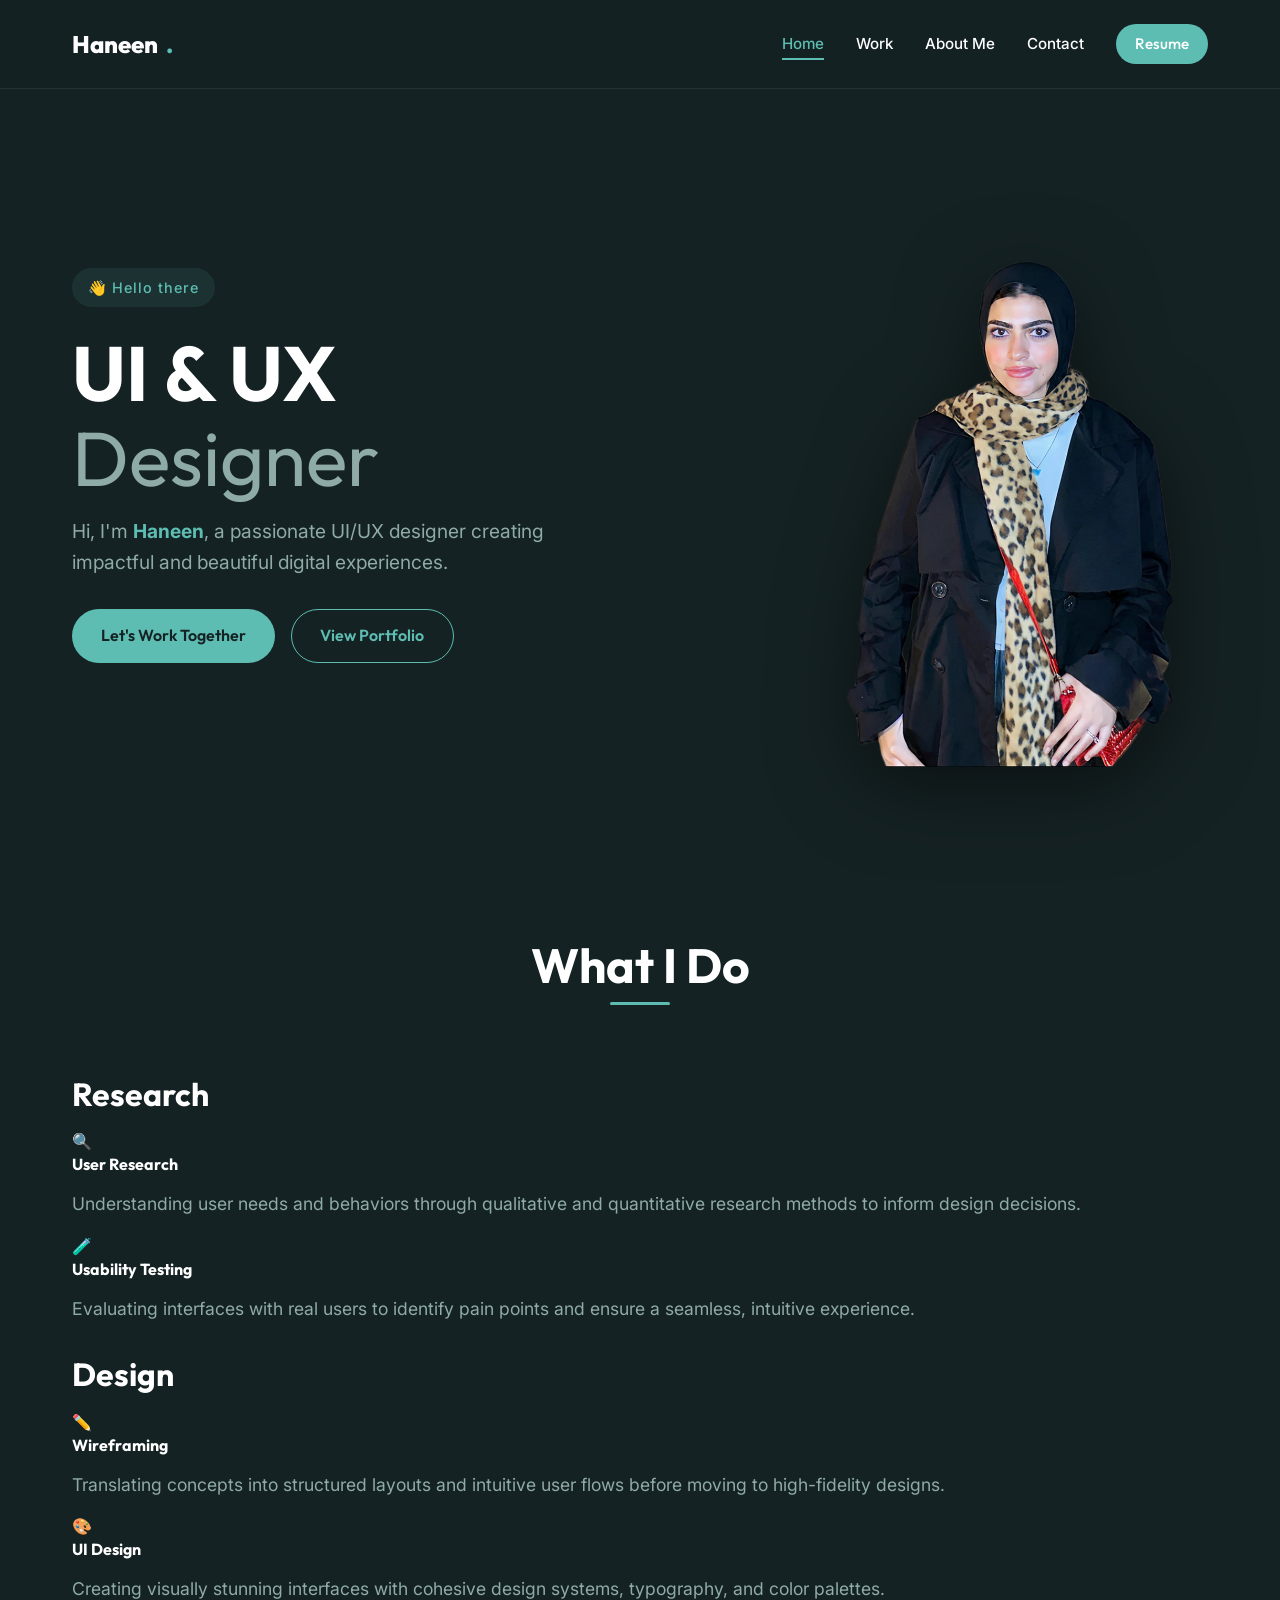
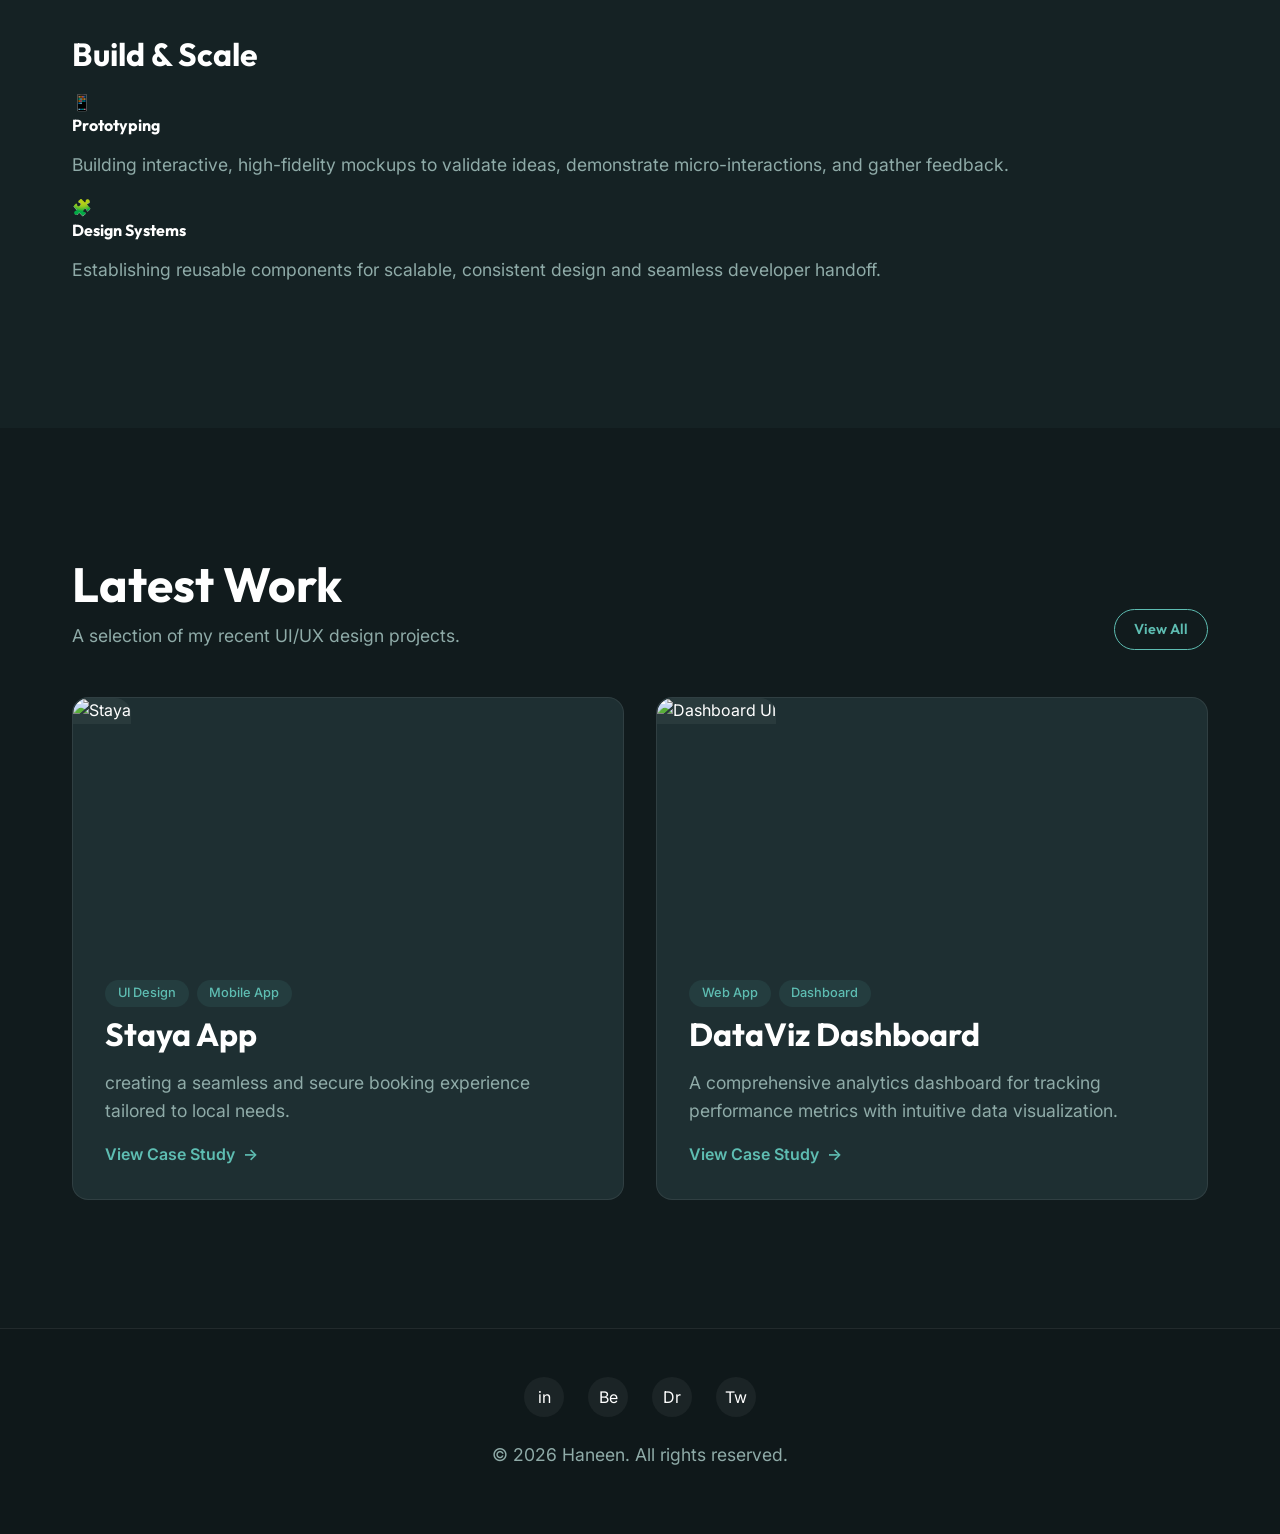
==== index.html @ fd0d7ce1 "Update index.html" ====
<!DOCTYPE html>
<html lang="en">
<head>
    <meta charset="UTF-8">
    <meta name="viewport" content="width=device-width, initial-scale=1.0">
    <title>Haneen | UI & UX Designer</title>
    
    <!-- CSS -->
    <link rel="stylesheet" href="css/style.css">
    <link rel="stylesheet" href="css/components.css">
    <link rel="stylesheet" href="css/animations.css">
    
    <!-- JS Components -->
    <script src="js/components.js" defer></script>
    <script src="js/main.js" defer></script>

    <style>
        .hero {
            display: flex;
            align-items: center;
            justify-content: space-between;
            min-height: 80vh;
            position: relative;
            padding-top: 2rem;
        }
        .hero-content {
            flex: 1;
            max-width: 600px;
            z-index: 2;
        }
        .hero-badge {
            display: inline-block;
            padding: 0.5rem 1rem;
            background-color: rgba(94, 189, 178, 0.1);
            color: var(--primary);
            border-radius: 20px;
            font-size: 0.9rem;
            font-weight: 500;
            margin-bottom: 1.5rem;
            letter-spacing: 1px;
        }
        .hero h1 {
            font-size: clamp(3rem, 6vw, 5rem);
            margin-bottom: 1rem;
            line-height: 1.1;
        }
        .hero h1 span {
            color: var(--text-muted);
            font-weight: 400;
        }
        .hero p {
            font-size: 1.2rem;
            margin-bottom: 2rem;
            max-width: 500px;
        }
        .hero-actions {
            display: flex;
            gap: 1rem;
        }
        .hero-image-wrapper {
            flex: 1;
            display: flex;
            justify-content: flex-end;
            position: relative;
        }
        .hero-image {
            max-width: 450px;
            width: 100%;
            border-radius: 20px;
            filter: drop-shadow(0 20px 40px rgba(0,0,0,0.5));
            transition: transform var(--transition-slow);
        }
        
        /* What I Do Section */
        .services-grid {
            margin-top: 3rem;
        }

        /* Responsive */
        @media (max-width: 992px) {
            .hero {
                flex-direction: column;
                text-align: center;
                padding-top: 4rem;
            }
            .hero-content { margin-bottom: 3rem; }
            .hero-actions { justify-content: center; }
            .hero-image-wrapper { justify-content: center; }
        }
    </style>
</head>
<body>

    <site-navbar></site-navbar>

    <main>
        <!-- Hero Section -->
        <section class="container hero">
            <div class="hero-content animate-on-scroll">
                <div class="hero-badge">👋 Hello there</div>
                <h1>UI & UX<br><span>Designer</span></h1>
                <p>Hi, I'm <strong style="color: var(--primary);">Haneen</strong>, a passionate UI/UX designer creating impactful and beautiful digital experiences.</p>
                <div class="hero-actions">
                    <a href="contact.html" class="btn btn-primary">Let's Work Together</a>
                    <a href="projects.html" class="btn btn-outline">View Portfolio</a>
                </div>
            </div>
            <div class="hero-image-wrapper animate-on-scroll">
                <img src="IMG-20241130-WA0067%201.png" alt="Haneen - UI/UX Designer" class="hero-image">
            </div>
        </section>

        <!-- What I Do Section -->
        <section class="section">
            <div class="container">
                <div class="section-header animate-on-scroll">
                    <h2>What I Do</h2>
                </div>
                
                <div class="services-grid-new">
                    <!-- Research Group -->
                    <h3 class="service-group-header animate-on-scroll">Research</h3>
                    <div class="glass-card animate-on-scroll">
                        <div class="glass-card-header">
                            <div class="glass-card-icon">🔍</div>
                            <h4 class="glass-card-title">User Research</h4>
                        </div>
                        <p class="glass-card-desc">Understanding user needs and behaviors through qualitative and quantitative research methods to inform design decisions.</p>
                    </div>
                    <div class="glass-card animate-on-scroll">
                        <div class="glass-card-header">
                            <div class="glass-card-icon">🧪</div>
                            <h4 class="glass-card-title">Usability Testing</h4>
                        </div>
                        <p class="glass-card-desc">Evaluating interfaces with real users to identify pain points and ensure a seamless, intuitive experience.</p>
                    </div>

                    <!-- Design Group -->
                    <h3 class="service-group-header animate-on-scroll" style="margin-top: 2rem;">Design</h3>
                    <div class="glass-card animate-on-scroll">
                        <div class="glass-card-header">
                            <div class="glass-card-icon">✏️</div>
                            <h4 class="glass-card-title">Wireframing</h4>
                        </div>
                        <p class="glass-card-desc">Translating concepts into structured layouts and intuitive user flows before moving to high-fidelity designs.</p>
                    </div>
                    <div class="glass-card animate-on-scroll">
                        <div class="glass-card-header">
                            <div class="glass-card-icon">🎨</div>
                            <h4 class="glass-card-title">UI Design</h4>
                        </div>
                        <p class="glass-card-desc">Creating visually stunning interfaces with cohesive design systems, typography, and color palettes.</p>
                    </div>

                    <!-- Build & Test Group -->
                    <h3 class="service-group-header animate-on-scroll" style="margin-top: 2rem;">Build & Scale</h3>
                    <div class="glass-card animate-on-scroll">
                        <div class="glass-card-header">
                            <div class="glass-card-icon">📱</div>
                            <h4 class="glass-card-title">Prototyping</h4>
                        </div>
                        <p class="glass-card-desc">Building interactive, high-fidelity mockups to validate ideas, demonstrate micro-interactions, and gather feedback.</p>
                    </div>
                    <div class="glass-card animate-on-scroll">
                        <div class="glass-card-header">
                            <div class="glass-card-icon">🧩</div>
                            <h4 class="glass-card-title">Design Systems</h4>
                        </div>
                        <p class="glass-card-desc">Establishing reusable components for scalable, consistent design and seamless developer handoff.</p>
                    </div>
                </div>
            </div>
        </section>

        <!-- Latest Work Section (Preview) -->
        <section class="section" style="background-color: #111b1d;">
            <div class="container">
                <div style="display: flex; justify-content: space-between; align-items: flex-end; margin-bottom: 3rem;" class="animate-on-scroll">
                    <div>
                        <h2 style="margin-bottom: 0.5rem; font-size: clamp(2rem, 4vw, 3rem); font-family: var(--font-heading);">Latest Work</h2>
                        <p style="margin-bottom: 0;">A selection of my recent UI/UX design projects.</p>
                    </div>
                    <a href="projects.html" class="btn btn-outline" style="padding: 0.5rem 1.2rem; font-size: 0.9rem;">View All</a>
                </div>

                <div class="grid grid-2">
                    <!-- Project 1 -->
                    <div class="card project-card animate-on-scroll">
                        <div class="card-image-container">
                            <img src="photo_2026-05-03_16-36-20" alt="Staya" class="card-image">
                        </div>
                        <div class="project-card-content">
                            <div style="display: flex; gap: 0.5rem;">
                                <span class="badge">UI Design</span>
                                <span class="badge">Mobile App</span>
                            </div>
                            <h3>Staya App</h3>
                            <p>creating a seamless and secure booking experience tailored to local needs.</p>
                            <a href="project-details.html" style="margin-top: auto; font-weight: 600; display: flex; align-items: center; gap: 0.5rem;">View Case Study <span>→</span></a>
                        </div>
                    </div>
                    
                    <!-- Project 2 -->
                    <div class="card project-card animate-on-scroll">
                        <div class="card-image-container">
                            <img src="https://images.unsplash.com/photo-1551288049-bebda4e38f71?q=80&w=800&auto=format&fit=crop" alt="Dashboard UI" class="card-image">
                        </div>
                        <div class="project-card-content">
                            <div style="display: flex; gap: 0.5rem;">
                                <span class="badge">Web App</span>
                                <span class="badge">Dashboard</span>
                            </div>
                            <h3>DataViz Dashboard</h3>
                            <p>A comprehensive analytics dashboard for tracking performance metrics with intuitive data visualization.</p>
                            <a href="project-details.html" style="margin-top: auto; font-weight: 600; display: flex; align-items: center; gap: 0.5rem;">View Case Study <span>→</span></a>
                        </div>
                    </div>
                </div>
            </div>
        </section>
    </main>

    <site-footer></site-footer>

</body>
</html>
---- css/style.css ----
@import url('https://fonts.googleapis.com/css2?family=Inter:wght@300;400;500;600&family=Outfit:wght@400;500;700;800&display=swap');

:root {
  /* Colors */
  --bg-color: #152224;
  --bg-card: #1e2f32;
  --bg-card-hover: #263b3f;
  --primary: #5ebdb2;
  --primary-hover: #4ca399;
  --text-main: #ffffff;
  --text-muted: #8faba8;
  --border-color: rgba(255, 255, 255, 0.08);
  
  /* Spacing */
  --spacing-sm: 0.5rem;
  --spacing-md: 1rem;
  --spacing-lg: 2rem;
  --spacing-xl: 4rem;
  --spacing-xxl: 8rem;
  
  /* Typography */
  --font-body: 'Inter', sans-serif;
  --font-heading: 'Outfit', sans-serif;
  
  /* Transitions */
  --transition-fast: 0.2s ease;
  --transition-normal: 0.3s ease;
  --transition-slow: 0.5s ease;
  
  /* Layout */
  --container-width: 1200px;
}

* {
  margin: 0;
  padding: 0;
  box-sizing: border-box;
}

html {
  scroll-behavior: smooth;
}

body {
  font-family: var(--font-body);
  background-color: var(--bg-color);
  color: var(--text-main);
  line-height: 1.6;
  overflow-x: hidden;
  opacity: 0; /* For page load animation */
  animation: fadeInPage 0.5s ease forwards;
}

/* Typography Base */
h1, h2, h3, h4, h5, h6 {
  font-family: var(--font-heading);
  font-weight: 700;
  line-height: 1.2;
  margin-bottom: var(--spacing-md);
}

h1 { font-size: clamp(2.5rem, 5vw, 4.5rem); }
h2 { font-size: clamp(2rem, 4vw, 3rem); }
h3 { font-size: clamp(1.5rem, 3vw, 2rem); }

p {
  color: var(--text-muted);
  margin-bottom: var(--spacing-md);
  font-size: 1.1rem;
}

a {
  color: var(--primary);
  text-decoration: none;
  transition: color var(--transition-fast);
}

a:hover {
  color: var(--text-main);
}

ul {
  list-style: none;
}

/* Layout Utilities */
.container {
  max-width: var(--container-width);
  margin: 0 auto;
  padding: 0 var(--spacing-lg);
}

.section {
  padding: var(--spacing-xxl) 0;
}

.section-header {
  text-align: center;
  margin-bottom: var(--spacing-xl);
}

.section-header h2 {
  position: relative;
  display: inline-block;
}

.section-header h2::after {
  content: '';
  position: absolute;
  bottom: -10px;
  left: 50%;
  transform: translateX(-50%);
  width: 60px;
  height: 3px;
  background-color: var(--primary);
  border-radius: 2px;
}

/* Grid Layouts */
.grid {
  display: grid;
  gap: var(--spacing-lg);
}

.grid-2 { grid-template-columns: repeat(auto-fit, minmax(300px, 1fr)); }
.grid-3 { grid-template-columns: repeat(auto-fit, minmax(250px, 1fr)); }
.grid-4 { grid-template-columns: repeat(auto-fit, minmax(200px, 1fr)); }

/* Responsive adjustments */
@media (max-width: 768px) {
  .section { padding: var(--spacing-xl) 0; }
  .grid-2 { grid-template-columns: 1fr; }
}
---- css/components.css ----
/* Buttons */
.btn {
  display: inline-flex;
  align-items: center;
  justify-content: center;
  padding: 0.8rem 1.8rem;
  border-radius: 50px;
  font-family: var(--font-heading);
  font-weight: 600;
  font-size: 1rem;
  cursor: pointer;
  transition: all var(--transition-normal);
  border: none;
  gap: 0.5rem;
}

.btn-primary {
  background-color: var(--primary);
  color: #152224;
}

.btn-primary:hover {
  background-color: var(--primary-hover);
  transform: translateY(-2px);
  box-shadow: 0 5px 15px rgba(94, 189, 178, 0.3);
  color: #152224;
}

.btn-outline {
  background-color: transparent;
  color: var(--primary);
  border: 1px solid var(--primary);
}

.btn-outline:hover {
  background-color: var(--primary);
  color: #152224;
  transform: translateY(-2px);
}

/* Cards */
.card {
  background-color: var(--bg-card);
  border-radius: 16px;
  padding: var(--spacing-lg);
  border: 1px solid var(--border-color);
  transition: all var(--transition-normal);
  display: flex;
  flex-direction: column;
}

.card:hover {
  transform: translateY(-5px);
  border-color: var(--primary);
  box-shadow: 0 10px 30px rgba(0, 0, 0, 0.2);
}

.card-image {
  width: 100%;
  height: 200px;
  border-radius: 8px;
  object-fit: cover;
  margin-bottom: var(--spacing-md);
  background-color: rgba(255, 255, 255, 0.05); /* Placeholder */
}

/* Project Cards Specific */
.project-card {
  padding: 0;
  overflow: hidden;
}

.project-card .card-image-container {
  width: 100%;
  height: 250px;
  overflow: hidden;
}

.project-card .card-image {
  margin-bottom: 0;
  border-radius: 16px 16px 0 0;
  height: 100%;
  transition: transform 0.5s ease;
}

.project-card:hover .card-image {
  transform: scale(1.05);
}

.project-card-content {
  padding: var(--spacing-lg);
  flex-grow: 1;
  display: flex;
  flex-direction: column;
}

.badge {
  display: inline-block;
  padding: 0.2rem 0.8rem;
  background-color: rgba(94, 189, 178, 0.1);
  color: var(--primary);
  border-radius: 20px;
  font-size: 0.8rem;
  font-weight: 500;
  margin-bottom: var(--spacing-sm);
  align-self: flex-start;
}

/* Icon Cards (Services) */
.icon-card {
  text-align: center;
  align-items: center;
}

.icon-container {
  width: 60px;
  height: 60px;
  background-color: rgba(94, 189, 178, 0.1);
  border-radius: 12px;
  display: flex;
  align-items: center;
  justify-content: center;
  margin-bottom: var(--spacing-md);
  color: var(--primary);
  font-size: 1.5rem;
  transition: all var(--transition-normal);
}

.icon-card:hover .icon-container {
  background-color: var(--primary);
  color: #152224;
  transform: scale(1.1) rotate(5deg);
}

/* Forms */
.form-group {
  margin-bottom: var(--spacing-lg);
}

.form-label {
  display: block;
  margin-bottom: var(--spacing-sm);
  font-weight: 500;
}

.form-control {
  width: 100%;
  padding: 1rem;
  background-color: transparent;
  border: 1px solid var(--border-color);
  border-radius: 8px;
  color: var(--text-main);
  font-family: var(--font-body);
  transition: border-color var(--transition-fast);
}

.form-control:focus {
  outline: none;
  border-color: var(--primary);
  box-shadow: 0 0 0 2px rgba(94, 189, 178, 0.2);
}

textarea.form-control {
  resize: vertical;
  min-height: 120px;
}
---- css/animations.css ----
/* Page Load Animations */
@keyframes fadeInPage {
  from { opacity: 0; }
  to { opacity: 1; }
}

@keyframes fadeOutPage {
  from { opacity: 1; }
  to { opacity: 0; }
}

.page-transitioning {
  animation: fadeOutPage 0.3s ease forwards;
}

/* Scroll Animations */
.animate-on-scroll {
  opacity: 0;
  transform: translateY(30px);
  transition: opacity 0.6s ease-out, transform 0.6s ease-out;
  will-change: opacity, transform;
}

.animate-on-scroll.is-visible {
  opacity: 1;
  transform: translateY(0);
}

/* Staggered Animations for Grid */
.grid .animate-on-scroll:nth-child(1) { transition-delay: 0.1s; }
.grid .animate-on-scroll:nth-child(2) { transition-delay: 0.2s; }
.grid .animate-on-scroll:nth-child(3) { transition-delay: 0.3s; }
.grid .animate-on-scroll:nth-child(4) { transition-delay: 0.4s; }

/* Micro-interactions */
.hover-scale {
  transition: transform var(--transition-fast);
}

.hover-scale:hover {
  transform: scale(1.05);
}

.hover-lift {
  transition: transform var(--transition-fast);
}

.hover-lift:hover {
  transform: translateY(-5px);
}

/* Navigation specific */
.nav-link {
  position: relative;
}

.nav-link::after {
  content: '';
  position: absolute;
  width: 0;
  height: 2px;
  bottom: -4px;
  left: 0;
  background-color: var(--primary);
  transition: width var(--transition-normal);
}

.nav-link:hover::after,
.nav-link.active::after {
  width: 100%;
}
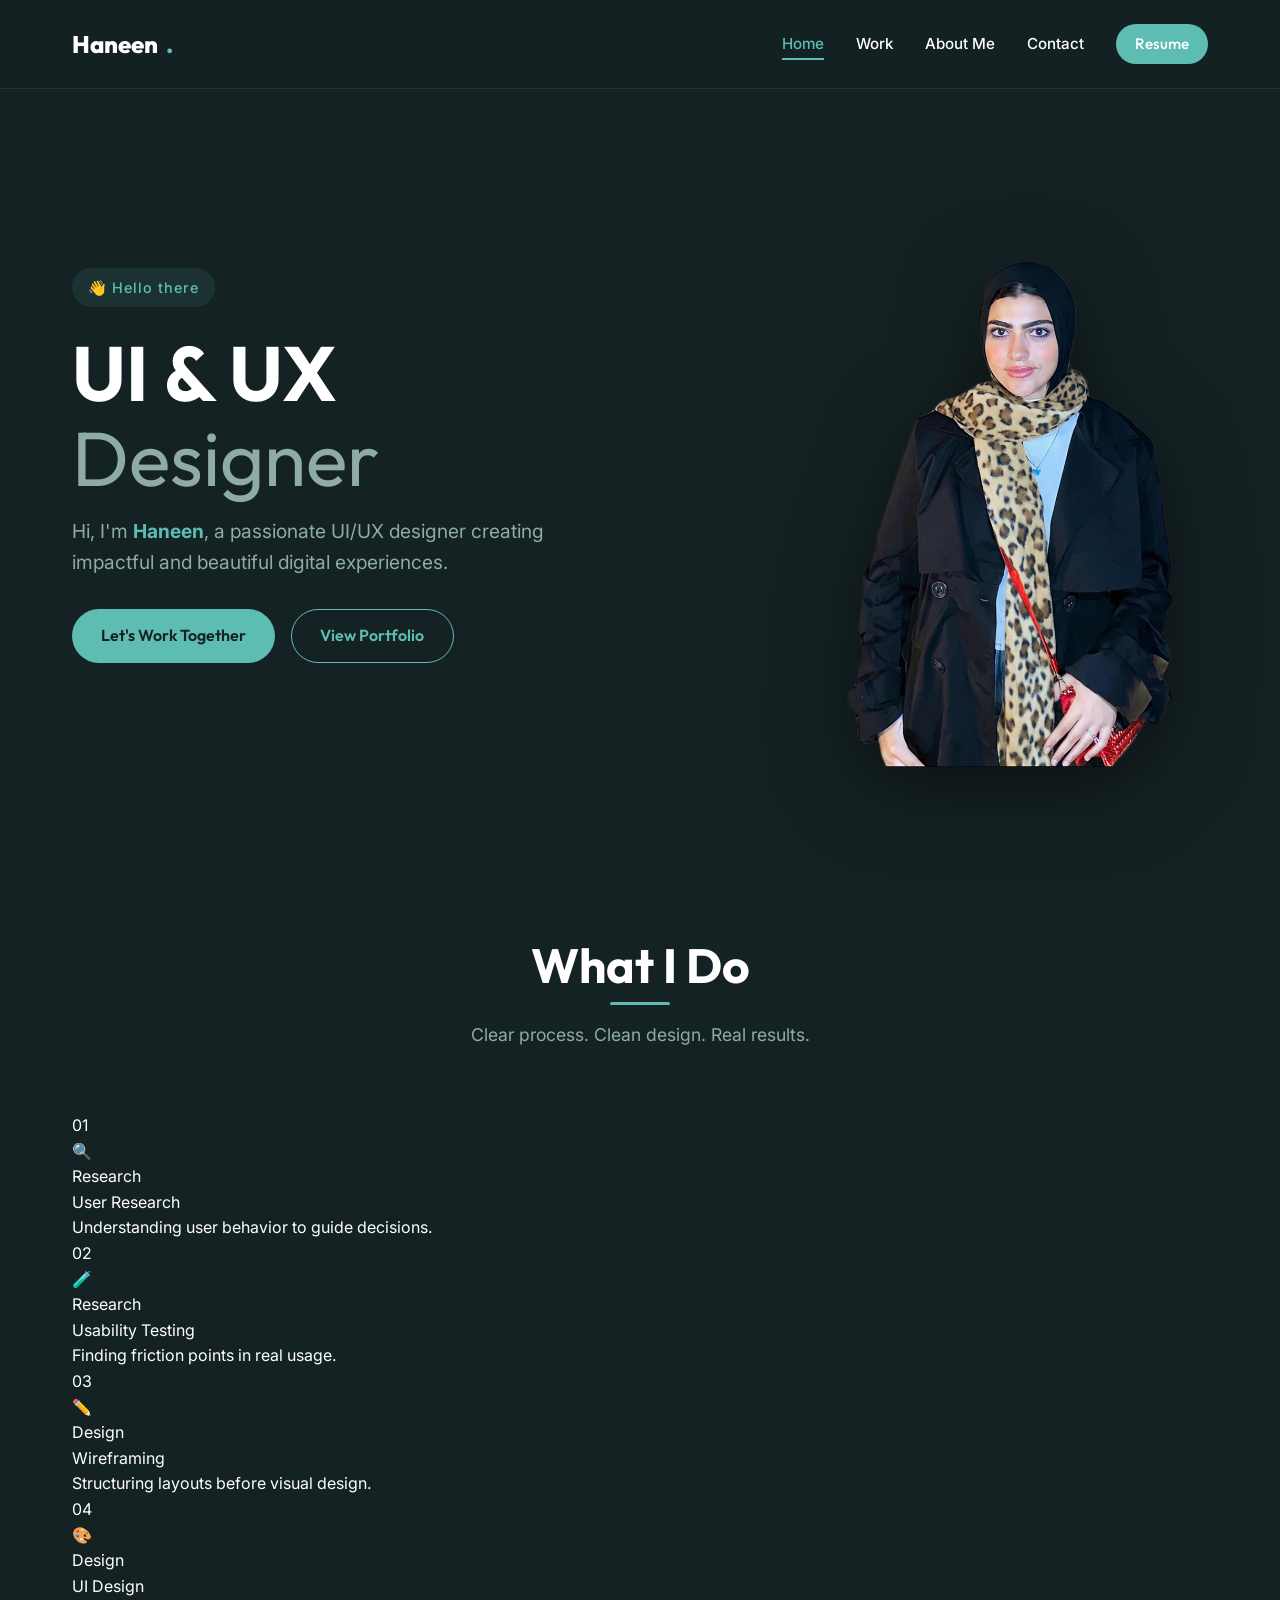
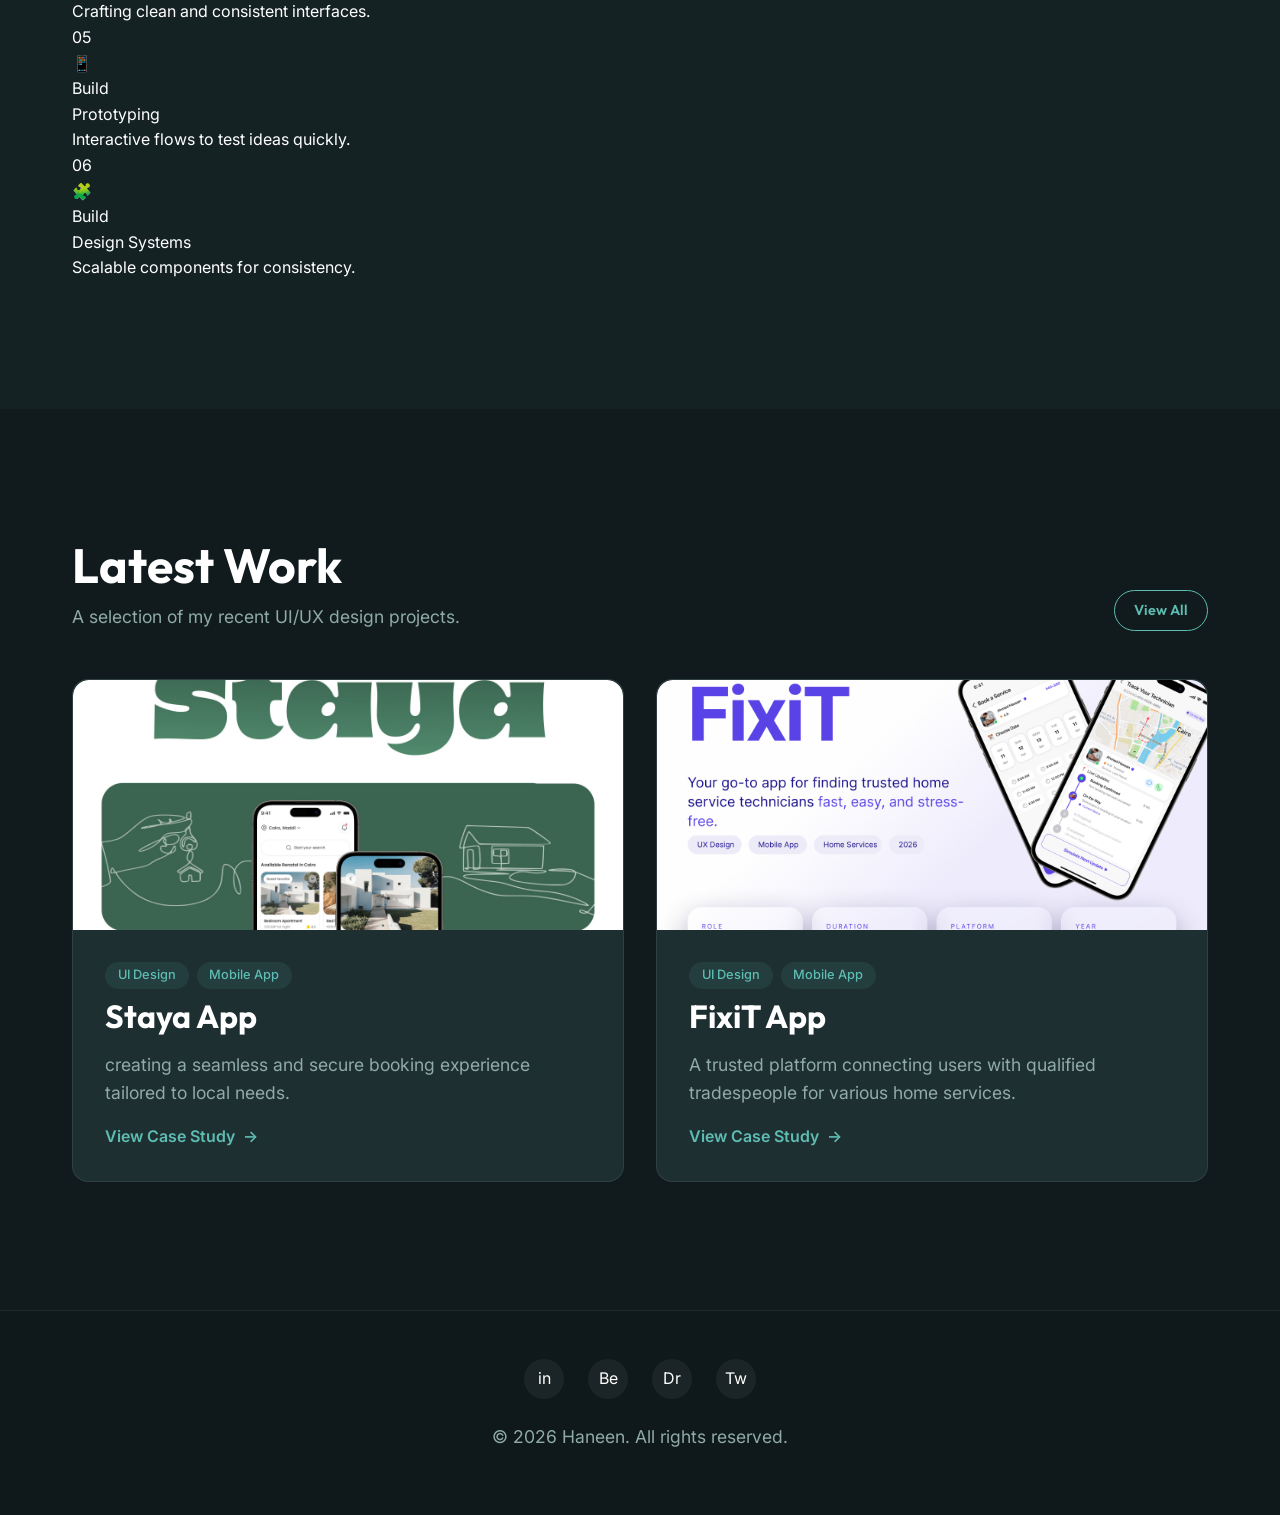
==== commit bc39a0a7: "Update index.html" ====
--- a/index.html
+++ b/index.html
@@ -1,15 +1,19 @@
 <!DOCTYPE html>
 <html lang="en">
+
 <head>
     <meta charset="UTF-8">
     <meta name="viewport" content="width=device-width, initial-scale=1.0">
     <title>Haneen | UI & UX Designer</title>
+
+    <!-- Fonts -->
+    <link href="https://fonts.googleapis.com/css2?family=Playfair+Display:wght@400;700&family=DM+Sans:wght@300;400;500&display=swap" rel="stylesheet">
     
     <!-- CSS -->
     <link rel="stylesheet" href="css/style.css">
     <link rel="stylesheet" href="css/components.css">
     <link rel="stylesheet" href="css/animations.css">
-    
+
     <!-- JS Components -->
     <script src="js/components.js" defer></script>
     <script src="js/main.js" defer></script>
@@ -23,11 +27,13 @@
             position: relative;
             padding-top: 2rem;
         }
+
         .hero-content {
             flex: 1;
             max-width: 600px;
             z-index: 2;
         }
+
         .hero-badge {
             display: inline-block;
             padding: 0.5rem 1rem;
@@ -39,38 +45,44 @@
             margin-bottom: 1.5rem;
             letter-spacing: 1px;
         }
+
         .hero h1 {
             font-size: clamp(3rem, 6vw, 5rem);
             margin-bottom: 1rem;
             line-height: 1.1;
         }
+
         .hero h1 span {
             color: var(--text-muted);
             font-weight: 400;
         }
+
         .hero p {
             font-size: 1.2rem;
             margin-bottom: 2rem;
             max-width: 500px;
         }
+
         .hero-actions {
             display: flex;
             gap: 1rem;
         }
+
         .hero-image-wrapper {
             flex: 1;
             display: flex;
             justify-content: flex-end;
             position: relative;
         }
+
         .hero-image {
             max-width: 450px;
             width: 100%;
             border-radius: 20px;
-            filter: drop-shadow(0 20px 40px rgba(0,0,0,0.5));
+            filter: drop-shadow(0 20px 40px rgba(0, 0, 0, 0.5));
             transition: transform var(--transition-slow);
         }
-        
+
         /* What I Do Section */
         .services-grid {
             margin-top: 3rem;
@@ -83,12 +95,22 @@
                 text-align: center;
                 padding-top: 4rem;
             }
-            .hero-content { margin-bottom: 3rem; }
-            .hero-actions { justify-content: center; }
-            .hero-image-wrapper { justify-content: center; }
+
+            .hero-content {
+                margin-bottom: 3rem;
+            }
+
+            .hero-actions {
+                justify-content: center;
+            }
+
+            .hero-image-wrapper {
+                justify-content: center;
+            }
         }
     </style>
 </head>
+
 <body>
 
     <site-navbar></site-navbar>
@@ -99,74 +121,73 @@
             <div class="hero-content animate-on-scroll">
                 <div class="hero-badge">👋 Hello there</div>
                 <h1>UI & UX<br><span>Designer</span></h1>
-                <p>Hi, I'm <strong style="color: var(--primary);">Haneen</strong>, a passionate UI/UX designer creating impactful and beautiful digital experiences.</p>
+                <p>Hi, I'm <strong style="color: var(--primary);">Haneen</strong>, a passionate UI/UX designer creating
+                    impactful and beautiful digital experiences.</p>
                 <div class="hero-actions">
                     <a href="contact.html" class="btn btn-primary">Let's Work Together</a>
                     <a href="projects.html" class="btn btn-outline">View Portfolio</a>
                 </div>
             </div>
             <div class="hero-image-wrapper animate-on-scroll">
-                <img src="IMG-20241130-WA0067%201.png" alt="Haneen - UI/UX Designer" class="hero-image">
+                <img src="haneen.png" alt="Haneen - UI/UX Designer" class="hero-image">
             </div>
         </section>
 
         <!-- What I Do Section -->
-        <section class="section">
+        <section class="section" id="services">
             <div class="container">
                 <div class="section-header animate-on-scroll">
                     <h2>What I Do</h2>
-                </div>
-                
-                <div class="services-grid-new">
-                    <!-- Research Group -->
-                    <h3 class="service-group-header animate-on-scroll">Research</h3>
-                    <div class="glass-card animate-on-scroll">
-                        <div class="glass-card-header">
-                            <div class="glass-card-icon">🔍</div>
-                            <h4 class="glass-card-title">User Research</h4>
-                        </div>
-                        <p class="glass-card-desc">Understanding user needs and behaviors through qualitative and quantitative research methods to inform design decisions.</p>
-                    </div>
-                    <div class="glass-card animate-on-scroll">
-                        <div class="glass-card-header">
-                            <div class="glass-card-icon">🧪</div>
-                            <h4 class="glass-card-title">Usability Testing</h4>
-                        </div>
-                        <p class="glass-card-desc">Evaluating interfaces with real users to identify pain points and ensure a seamless, intuitive experience.</p>
-                    </div>
-
-                    <!-- Design Group -->
-                    <h3 class="service-group-header animate-on-scroll" style="margin-top: 2rem;">Design</h3>
-                    <div class="glass-card animate-on-scroll">
-                        <div class="glass-card-header">
-                            <div class="glass-card-icon">✏️</div>
-                            <h4 class="glass-card-title">Wireframing</h4>
-                        </div>
-                        <p class="glass-card-desc">Translating concepts into structured layouts and intuitive user flows before moving to high-fidelity designs.</p>
-                    </div>
-                    <div class="glass-card animate-on-scroll">
-                        <div class="glass-card-header">
-                            <div class="glass-card-icon">🎨</div>
-                            <h4 class="glass-card-title">UI Design</h4>
-                        </div>
-                        <p class="glass-card-desc">Creating visually stunning interfaces with cohesive design systems, typography, and color palettes.</p>
-                    </div>
-
-                    <!-- Build & Test Group -->
-                    <h3 class="service-group-header animate-on-scroll" style="margin-top: 2rem;">Build & Scale</h3>
-                    <div class="glass-card animate-on-scroll">
-                        <div class="glass-card-header">
-                            <div class="glass-card-icon">📱</div>
-                            <h4 class="glass-card-title">Prototyping</h4>
-                        </div>
-                        <p class="glass-card-desc">Building interactive, high-fidelity mockups to validate ideas, demonstrate micro-interactions, and gather feedback.</p>
-                    </div>
-                    <div class="glass-card animate-on-scroll">
-                        <div class="glass-card-header">
-                            <div class="glass-card-icon">🧩</div>
-                            <h4 class="glass-card-title">Design Systems</h4>
-                        </div>
-                        <p class="glass-card-desc">Establishing reusable components for scalable, consistent design and seamless developer handoff.</p>
+                    <p style="color: var(--text-muted); margin-top: 10px;">Clear process. Clean design. Real results.</p>
+                </div>
+
+                <div class="wid-grid">
+                    <div class="wid-card animate-on-scroll" data-category="research">
+                        <div class="wid-card-num">01</div>
+                        <div class="wid-card-icon">🔍</div>
+                        <div class="wid-card-tag">Research</div>
+                        <div class="wid-card-title">User Research</div>
+                        <div class="wid-card-desc">Understanding user behavior to guide decisions.</div>
+                    </div>
+
+                    <div class="wid-card animate-on-scroll" data-category="research">
+                        <div class="wid-card-num">02</div>
+                        <div class="wid-card-icon">🧪</div>
+                        <div class="wid-card-tag">Research</div>
+                        <div class="wid-card-title">Usability Testing</div>
+                        <div class="wid-card-desc">Finding friction points in real usage.</div>
+                    </div>
+
+                    <div class="wid-card animate-on-scroll" data-category="design">
+                        <div class="wid-card-num">03</div>
+                        <div class="wid-card-icon">✏️</div>
+                        <div class="wid-card-tag">Design</div>
+                        <div class="wid-card-title">Wireframing</div>
+                        <div class="wid-card-desc">Structuring layouts before visual design.</div>
+                    </div>
+
+                    <div class="wid-card animate-on-scroll" data-category="design">
+                        <div class="wid-card-num">04</div>
+                        <div class="wid-card-icon">🎨</div>
+                        <div class="wid-card-tag">Design</div>
+                        <div class="wid-card-title">UI Design</div>
+                        <div class="wid-card-desc">Crafting clean and consistent interfaces.</div>
+                    </div>
+
+                    <div class="wid-card animate-on-scroll" data-category="build">
+                        <div class="wid-card-num">05</div>
+                        <div class="wid-card-icon">📱</div>
+                        <div class="wid-card-tag">Build</div>
+                        <div class="wid-card-title">Prototyping</div>
+                        <div class="wid-card-desc">Interactive flows to test ideas quickly.</div>
+                    </div>
+
+                    <div class="wid-card animate-on-scroll" data-category="build">
+                        <div class="wid-card-num">06</div>
+                        <div class="wid-card-icon">🧩</div>
+                        <div class="wid-card-tag">Build</div>
+                        <div class="wid-card-title">Design Systems</div>
+                        <div class="wid-card-desc">Scalable components for consistency.</div>
                     </div>
                 </div>
             </div>
@@ -175,19 +196,23 @@
         <!-- Latest Work Section (Preview) -->
         <section class="section" style="background-color: #111b1d;">
             <div class="container">
-                <div style="display: flex; justify-content: space-between; align-items: flex-end; margin-bottom: 3rem;" class="animate-on-scroll">
+                <div style="display: flex; justify-content: space-between; align-items: flex-end; margin-bottom: 3rem;"
+                    class="animate-on-scroll">
                     <div>
-                        <h2 style="margin-bottom: 0.5rem; font-size: clamp(2rem, 4vw, 3rem); font-family: var(--font-heading);">Latest Work</h2>
+                        <h2
+                            style="margin-bottom: 0.5rem; font-size: clamp(2rem, 4vw, 3rem); font-family: var(--font-heading);">
+                            Latest Work</h2>
                         <p style="margin-bottom: 0;">A selection of my recent UI/UX design projects.</p>
                     </div>
-                    <a href="projects.html" class="btn btn-outline" style="padding: 0.5rem 1.2rem; font-size: 0.9rem;">View All</a>
+                    <a href="projects.html" class="btn btn-outline"
+                        style="padding: 0.5rem 1.2rem; font-size: 0.9rem;">View All</a>
                 </div>
 
                 <div class="grid grid-2">
                     <!-- Project 1 -->
                     <div class="card project-card animate-on-scroll">
                         <div class="card-image-container">
-                            <img src="photo_2026-05-03_16-36-20" alt="Staya" class="card-image">
+                            <img src="staya.jpg" alt="Staya" class="card-image">
                         </div>
                         <div class="project-card-content">
                             <div style="display: flex; gap: 0.5rem;">
@@ -196,23 +221,28 @@
                             </div>
                             <h3>Staya App</h3>
                             <p>creating a seamless and secure booking experience tailored to local needs.</p>
-                            <a href="project-details.html" style="margin-top: auto; font-weight: 600; display: flex; align-items: center; gap: 0.5rem;">View Case Study <span>→</span></a>
-                        </div>
-                    </div>
-                    
+                            <a href="https://www.behance.net/gallery/248236511/Staya-Short-Stay-Booking-App"
+                                style="margin-top: auto; font-weight: 600; display: flex; align-items: center; gap: 0.5rem;">View
+                                Case Study <span>→</span></a>
+                        </div>
+                    </div>
+
                     <!-- Project 2 -->
                     <div class="card project-card animate-on-scroll">
                         <div class="card-image-container">
-                            <img src="https://images.unsplash.com/photo-1551288049-bebda4e38f71?q=80&w=800&auto=format&fit=crop" alt="Dashboard UI" class="card-image">
+                            <img src="Fixit.png"
+                                alt="FixiT" class="card-image">
                         </div>
                         <div class="project-card-content">
                             <div style="display: flex; gap: 0.5rem;">
-                                <span class="badge">Web App</span>
-                                <span class="badge">Dashboard</span>
+                               <span class="badge">UI Design</span>
+                                <span class="badge">Mobile App</span>
                             </div>
-                            <h3>DataViz Dashboard</h3>
-                            <p>A comprehensive analytics dashboard for tracking performance metrics with intuitive data visualization.</p>
-                            <a href="project-details.html" style="margin-top: auto; font-weight: 600; display: flex; align-items: center; gap: 0.5rem;">View Case Study <span>→</span></a>
+                            <h3>FixiT App</h3>
+                            <p>A trusted platform connecting users with qualified tradespeople for various home services.</p>
+                            <a href="https://www.behance.net/gallery/246401169/FixiT-App"
+                                style="margin-top: auto; font-weight: 600; display: flex; align-items: center; gap: 0.5rem;">View
+                                Case Study <span>→</span></a>
                         </div>
                     </div>
                 </div>
@@ -223,5 +253,5 @@
     <site-footer></site-footer>
 
 </body>
+
 </html>
-
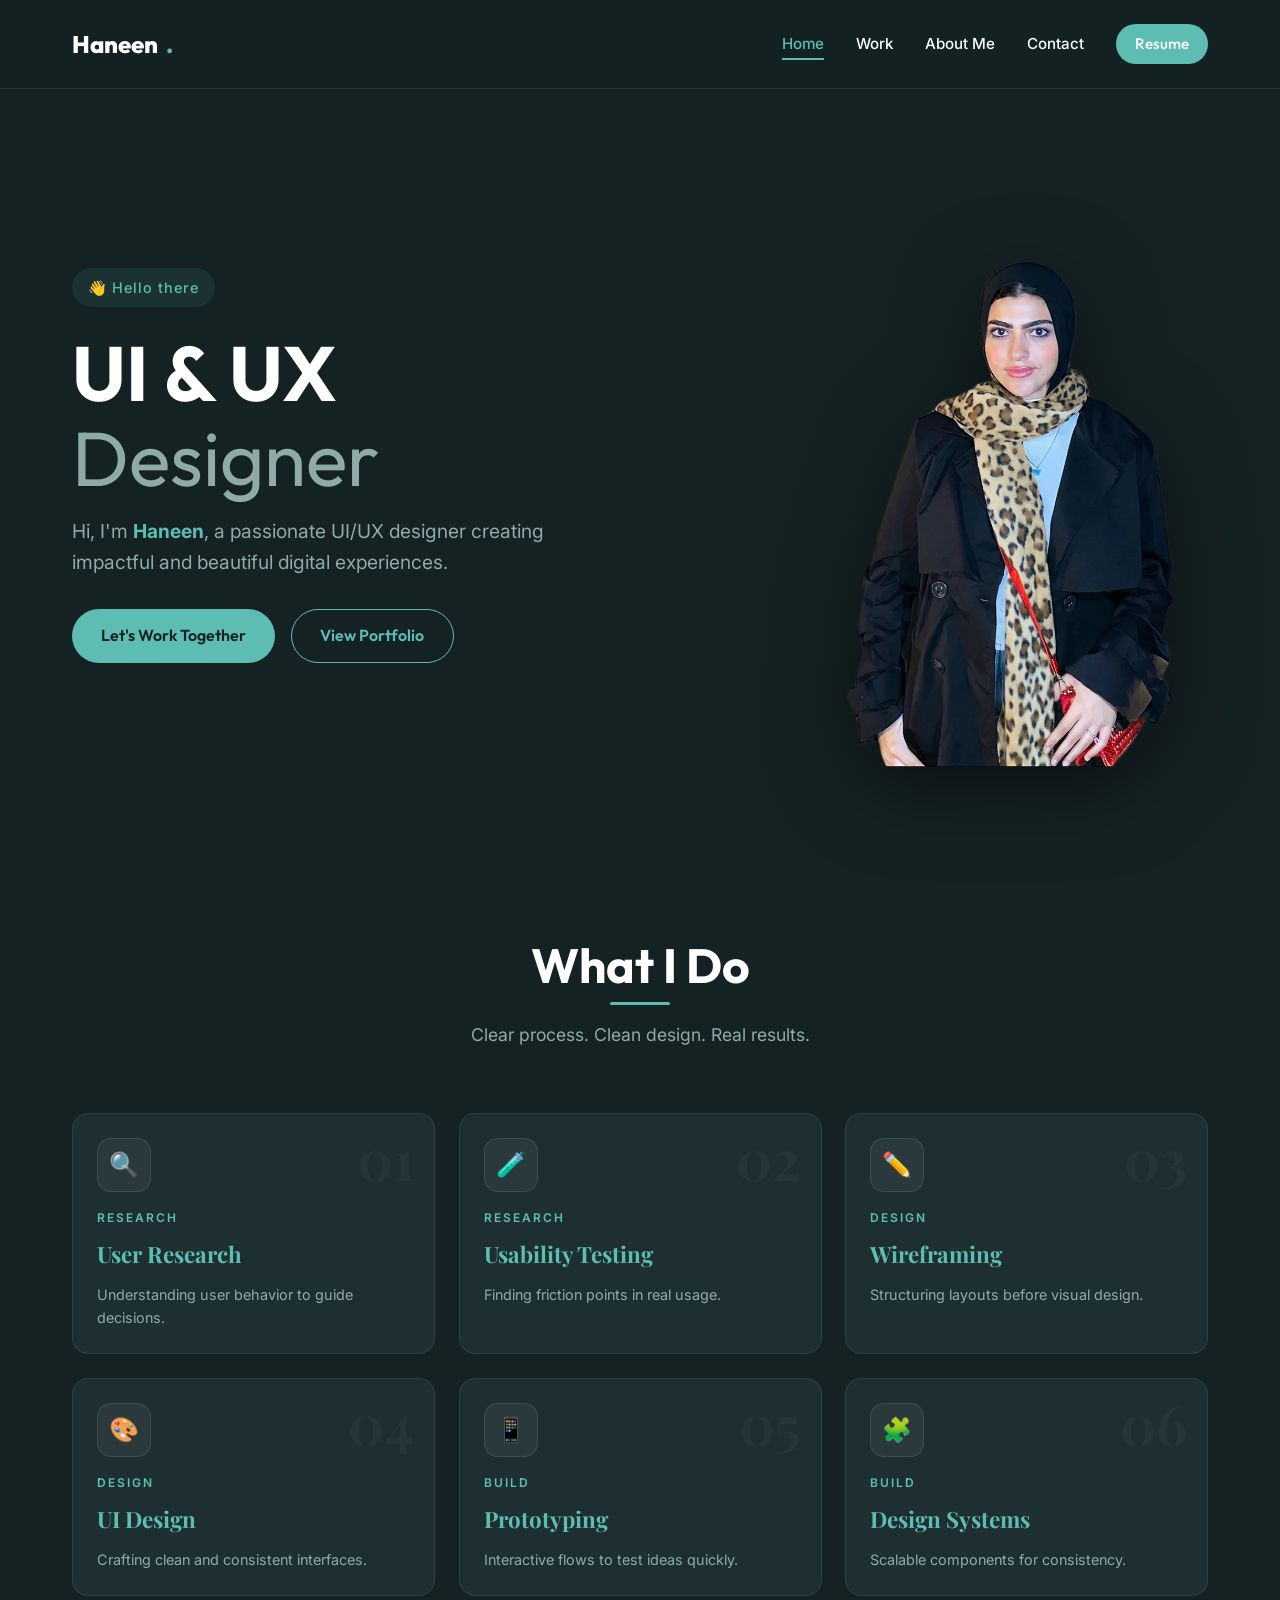
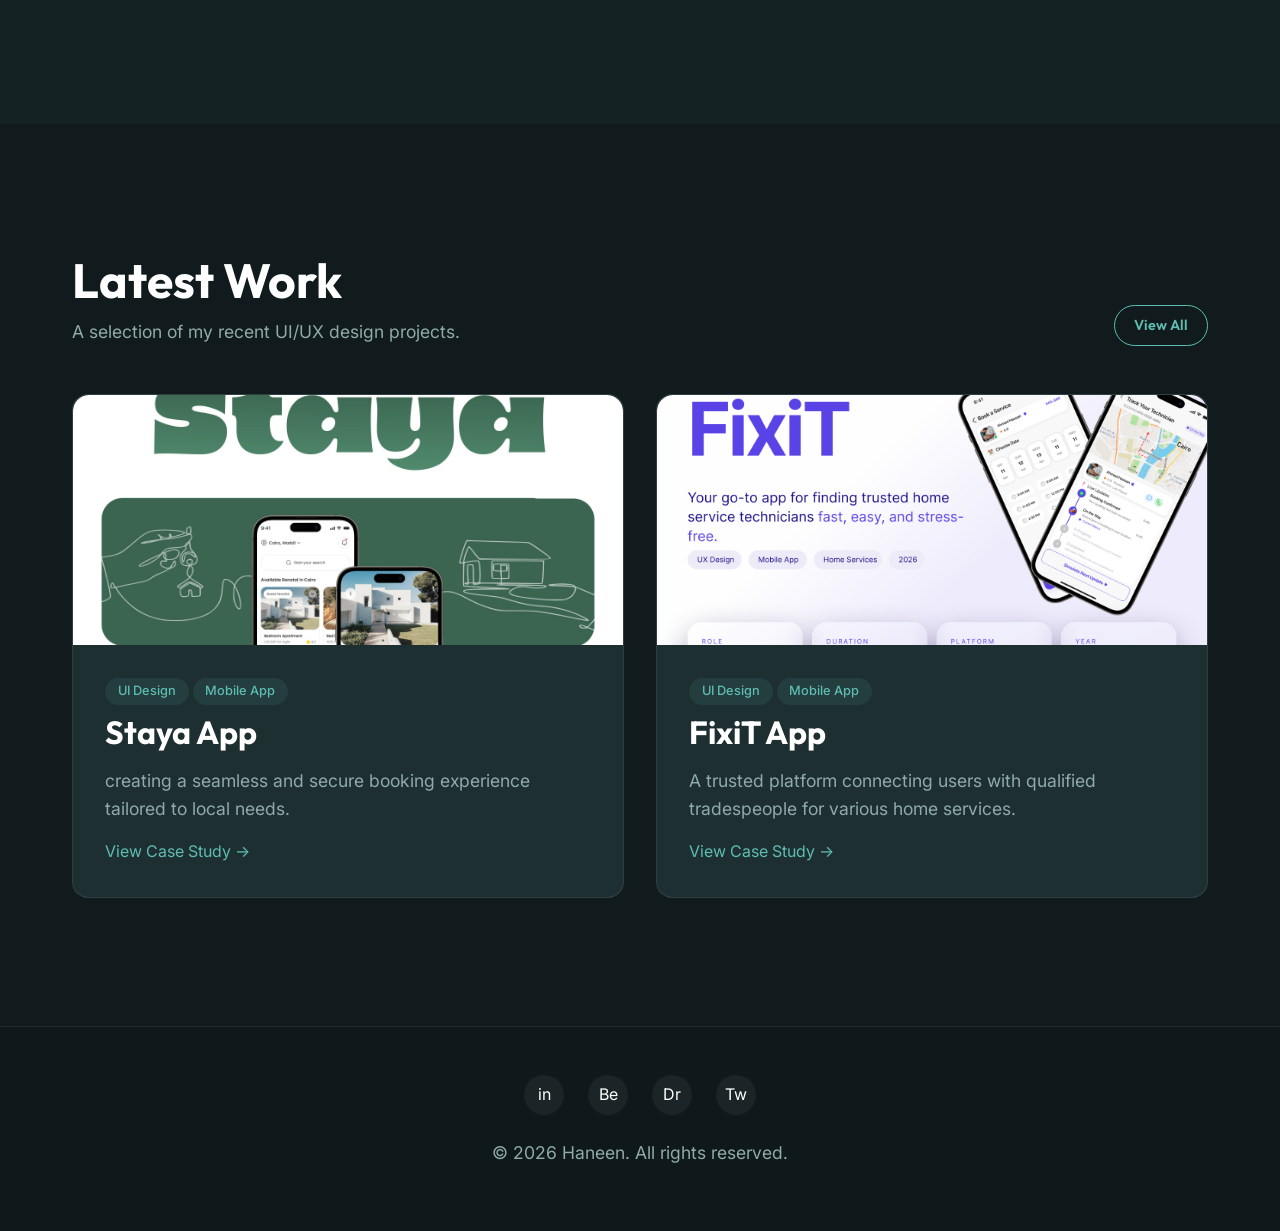
==== commit 7184f501: "Update index.html" ====
--- a/index.html
+++ b/index.html
@@ -209,42 +209,40 @@
                 </div>
 
                 <div class="grid grid-2">
-                    <!-- Project 1 -->
-                    <div class="card project-card animate-on-scroll">
-                        <div class="card-image-container">
-                            <img src="staya.jpg" alt="Staya" class="card-image">
-                        </div>
-                        <div class="project-card-content">
-                            <div style="display: flex; gap: 0.5rem;">
-                                <span class="badge">UI Design</span>
-                                <span class="badge">Mobile App</span>
-                            </div>
-                            <h3>Staya App</h3>
-                            <p>creating a seamless and secure booking experience tailored to local needs.</p>
-                            <a href="https://www.behance.net/gallery/248236511/Staya-Short-Stay-Booking-App"
-                                style="margin-top: auto; font-weight: 600; display: flex; align-items: center; gap: 0.5rem;">View
-                                Case Study <span>→</span></a>
-                        </div>
-                    </div>
-
-                    <!-- Project 2 -->
-                    <div class="card project-card animate-on-scroll">
-                        <div class="card-image-container">
-                            <img src="Fixit.png"
-                                alt="FixiT" class="card-image">
-                        </div>
-                        <div class="project-card-content">
-                            <div style="display: flex; gap: 0.5rem;">
-                               <span class="badge">UI Design</span>
-                                <span class="badge">Mobile App</span>
-                            </div>
-                            <h3>FixiT App</h3>
-                            <p>A trusted platform connecting users with qualified tradespeople for various home services.</p>
-                            <a href="https://www.behance.net/gallery/246401169/FixiT-App"
-                                style="margin-top: auto; font-weight: 600; display: flex; align-items: center; gap: 0.5rem;">View
-                                Case Study <span>→</span></a>
-                        </div>
-                    </div>
+                   <div class="card project-card animate-on-scroll">
+    <div class="card-image-container">
+        <img src="staya.jpg" alt="Staya" class="card-image">
+    </div>
+    <div class="project-card-content">
+        <div class="badges">
+            <span class="badge">UI Design</span>
+            <span class="badge">Mobile App</span>
+        </div>
+        <h3>Staya App</h3>
+        <p>creating a seamless and secure booking experience tailored to local needs.</p>
+        <a href="https://www.behance.net/gallery/248236511/Staya-Short-Stay-Booking-App" class="project-link">
+            View Case Study <span>→</span>
+        </a>
+    </div>
+</div>
+
+<!-- Project 2 -->
+<div class="card project-card animate-on-scroll">
+    <div class="card-image-container">
+        <img src="Fixit.png" alt="FixiT" class="card-image">
+    </div>
+    <div class="project-card-content">
+        <div class="badges">
+            <span class="badge">UI Design</span>
+            <span class="badge">Mobile App</span>
+        </div>
+        <h3>FixiT App</h3>
+        <p>A trusted platform connecting users with qualified tradespeople for various home services.</p>
+        <a href="https://www.behance.net/gallery/246401169/FixiT-App" class="project-link">
+            View Case Study <span>→</span>
+        </a>
+    </div>
+</div>
                 </div>
             </div>
         </section>
--- a/css/components.css
+++ b/css/components.css
@@ -106,30 +106,226 @@
   align-self: flex-start;
 }
 
-/* Icon Cards (Services) */
-.icon-card {
-  text-align: center;
+/* Glassmorphism Services Card */
+.glass-card {
+  background: rgba(30, 47, 50, 0.4);
+  backdrop-filter: blur(10px);
+  -webkit-backdrop-filter: blur(10px);
+  border: 1px solid rgba(255, 255, 255, 0.05);
+  border-radius: 16px;
+  padding: 1.5rem;
+  transition: all 0.3s ease;
+  cursor: pointer;
+  display: flex;
+  flex-direction: column;
+  gap: 1rem;
+}
+
+.glass-card:hover {
+  transform: translateY(-5px);
+  box-shadow: 0 10px 20px rgba(0, 0, 0, 0.2), 0 0 15px rgba(94, 189, 178, 0.1);
+  border-color: rgba(94, 189, 178, 0.4);
+}
+
+.glass-card-header {
+  display: flex;
   align-items: center;
-}
-
-.icon-container {
-  width: 60px;
-  height: 60px;
+  gap: 1rem;
+}
+
+.glass-card-icon {
+  width: 48px;
+  height: 48px;
   background-color: rgba(94, 189, 178, 0.1);
   border-radius: 12px;
   display: flex;
   align-items: center;
   justify-content: center;
-  margin-bottom: var(--spacing-md);
-  color: var(--primary);
-  font-size: 1.5rem;
-  transition: all var(--transition-normal);
-}
-
-.icon-card:hover .icon-container {
+  color: var(--primary);
+  font-size: 1.25rem;
+  transition: all 0.3s ease;
+}
+
+.glass-card:hover .glass-card-icon {
   background-color: var(--primary);
   color: #152224;
   transform: scale(1.1) rotate(5deg);
+}
+
+.glass-card-title {
+  font-family: var(--font-heading);
+  font-weight: 700;
+  font-size: 1.2rem;
+  margin: 0;
+  color: var(--text-main);
+  line-height: 1.2;
+}
+
+.glass-card-desc {
+  font-size: 0.95rem;
+  color: rgba(255, 255, 255, 0.6);
+  line-height: 1.6;
+  margin: 0;
+  display: -webkit-box;
+  -webkit-line-clamp: 3;
+  -webkit-box-orient: vertical;
+  overflow: hidden;
+}
+
+/* ── What I Do Section (New) ── */
+.wid-tabs {
+  margin: 40px 0;
+  display: flex;
+  gap: 10px;
+}
+
+.wid-tab-btn {
+  padding: 10px 20px;
+  border: 1px solid transparent;
+  background: transparent;
+  color: var(--text-muted);
+  cursor: pointer;
+  border-radius: 6px;
+  transition: .3s;
+  font-family: var(--font-body);
+  font-size: 1rem;
+}
+
+.wid-tab-btn.active {
+  background: var(--primary);
+  color: #152224; /* Dark color for text on primary background */
+}
+
+.wid-grid {
+  display: grid;
+  grid-template-columns: repeat(3, 1fr);
+  gap: 24px;
+}
+
+@media(max-width: 900px) {
+  .wid-grid { grid-template-columns: repeat(2, 1fr); }
+}
+
+@media(max-width: 600px) {
+  .wid-grid { grid-template-columns: 1fr; }
+}
+
+.wid-card {
+  position: relative;
+  background: var(--bg-card);
+  border: 1px solid var(--border-color);
+  border-radius: 16px;
+  padding: 24px;
+  cursor: pointer;
+  transition: transform 0.4s cubic-bezier(0.23, 1, 0.32, 1), border-color 0.3s;
+  overflow: hidden;
+}
+
+.wid-card::after {
+  content: '';
+  position: absolute;
+  top: 0; left: 0;
+  width: 0; height: 3px;
+  background: linear-gradient(90deg, var(--primary), #90caf9);
+  transition: width 0.5s cubic-bezier(0.23, 1, 0.32, 1);
+}
+
+.wid-card:hover {
+  transform: translateY(-8px);
+  border-color: rgba(94, 189, 178, 0.4);
+}
+
+.wid-card:hover::after {
+  width: 100%;
+}
+
+.wid-card::before {
+  content: '';
+  position: absolute;
+  inset: -1px;
+  border-radius: 16px;
+  background: radial-gradient(400px circle at var(--mx, 50%) var(--my, 50%), rgba(94, 189, 178, 0.12), transparent 60%);
+  opacity: 0;
+  transition: opacity 0.4s ease;
+  pointer-events: none;
+  z-index: 0;
+}
+
+.wid-card:hover::before {
+  opacity: 1;
+}
+
+.wid-card-num {
+  position: absolute;
+  top: 16px;
+  right: 20px;
+  font-family: 'Playfair Display', serif;
+  font-size: 3.5rem;
+  font-weight: 700;
+  color: rgba(255, 255, 255, 0.03);
+  line-height: 1;
+  transition: color 0.4s;
+  user-select: none;
+  z-index: 0;
+}
+
+.wid-card:hover .wid-card-num {
+  color: rgba(94, 189, 178, 0.1);
+}
+
+.wid-card-icon {
+  position: relative;
+  width: 54px;
+  height: 54px;
+  display: flex;
+  align-items: center;
+  justify-content: center;
+  background: rgba(255, 255, 255, 0.05);
+  border: 1px solid rgba(255, 255, 255, 0.1);
+  border-radius: 14px;
+  font-size: 1.5rem;
+  margin-bottom: 16px;
+  transition: background 0.3s, transform 0.4s cubic-bezier(0.23, 1, 0.32, 1);
+  z-index: 1;
+}
+
+.wid-card:hover .wid-card-icon {
+  background: rgba(94, 189, 178, 0.15);
+  transform: rotate(-8deg) scale(1.1);
+}
+
+.wid-card-tag {
+  position: relative;
+  font-size: 0.75rem;
+  letter-spacing: 2px;
+  text-transform: uppercase;
+  color: var(--primary);
+  font-weight: 600;
+  margin-bottom: 10px;
+  z-index: 1;
+}
+
+.wid-card-title {
+  position: relative;
+  font-family: 'Playfair Display', serif;
+  font-size: 1.4rem;
+  font-weight: 700;
+  margin-bottom: 10px;
+  color: var(--primary);
+  transition: color 0.3s;
+  z-index: 1;
+}
+
+.wid-card:hover .wid-card-title {
+  color: #fff;
+}
+
+.wid-card-desc {
+  position: relative;
+  font-size: 0.9rem;
+  color: var(--text-muted);
+  line-height: 1.6;
+  z-index: 1;
 }
 
 /* Forms */
--- a/css/animations.css
+++ b/css/animations.css
@@ -27,10 +27,12 @@
 }
 
 /* Staggered Animations for Grid */
-.grid .animate-on-scroll:nth-child(1) { transition-delay: 0.1s; }
-.grid .animate-on-scroll:nth-child(2) { transition-delay: 0.2s; }
-.grid .animate-on-scroll:nth-child(3) { transition-delay: 0.3s; }
-.grid .animate-on-scroll:nth-child(4) { transition-delay: 0.4s; }
+.grid .animate-on-scroll:nth-child(1), .wid-grid .animate-on-scroll:nth-child(1) { transition-delay: 0.1s; }
+.grid .animate-on-scroll:nth-child(2), .wid-grid .animate-on-scroll:nth-child(2) { transition-delay: 0.2s; }
+.grid .animate-on-scroll:nth-child(3), .wid-grid .animate-on-scroll:nth-child(3) { transition-delay: 0.3s; }
+.grid .animate-on-scroll:nth-child(4), .wid-grid .animate-on-scroll:nth-child(4) { transition-delay: 0.4s; }
+.wid-grid .animate-on-scroll:nth-child(5) { transition-delay: 0.5s; }
+.wid-grid .animate-on-scroll:nth-child(6) { transition-delay: 0.6s; }
 
 /* Micro-interactions */
 .hover-scale {
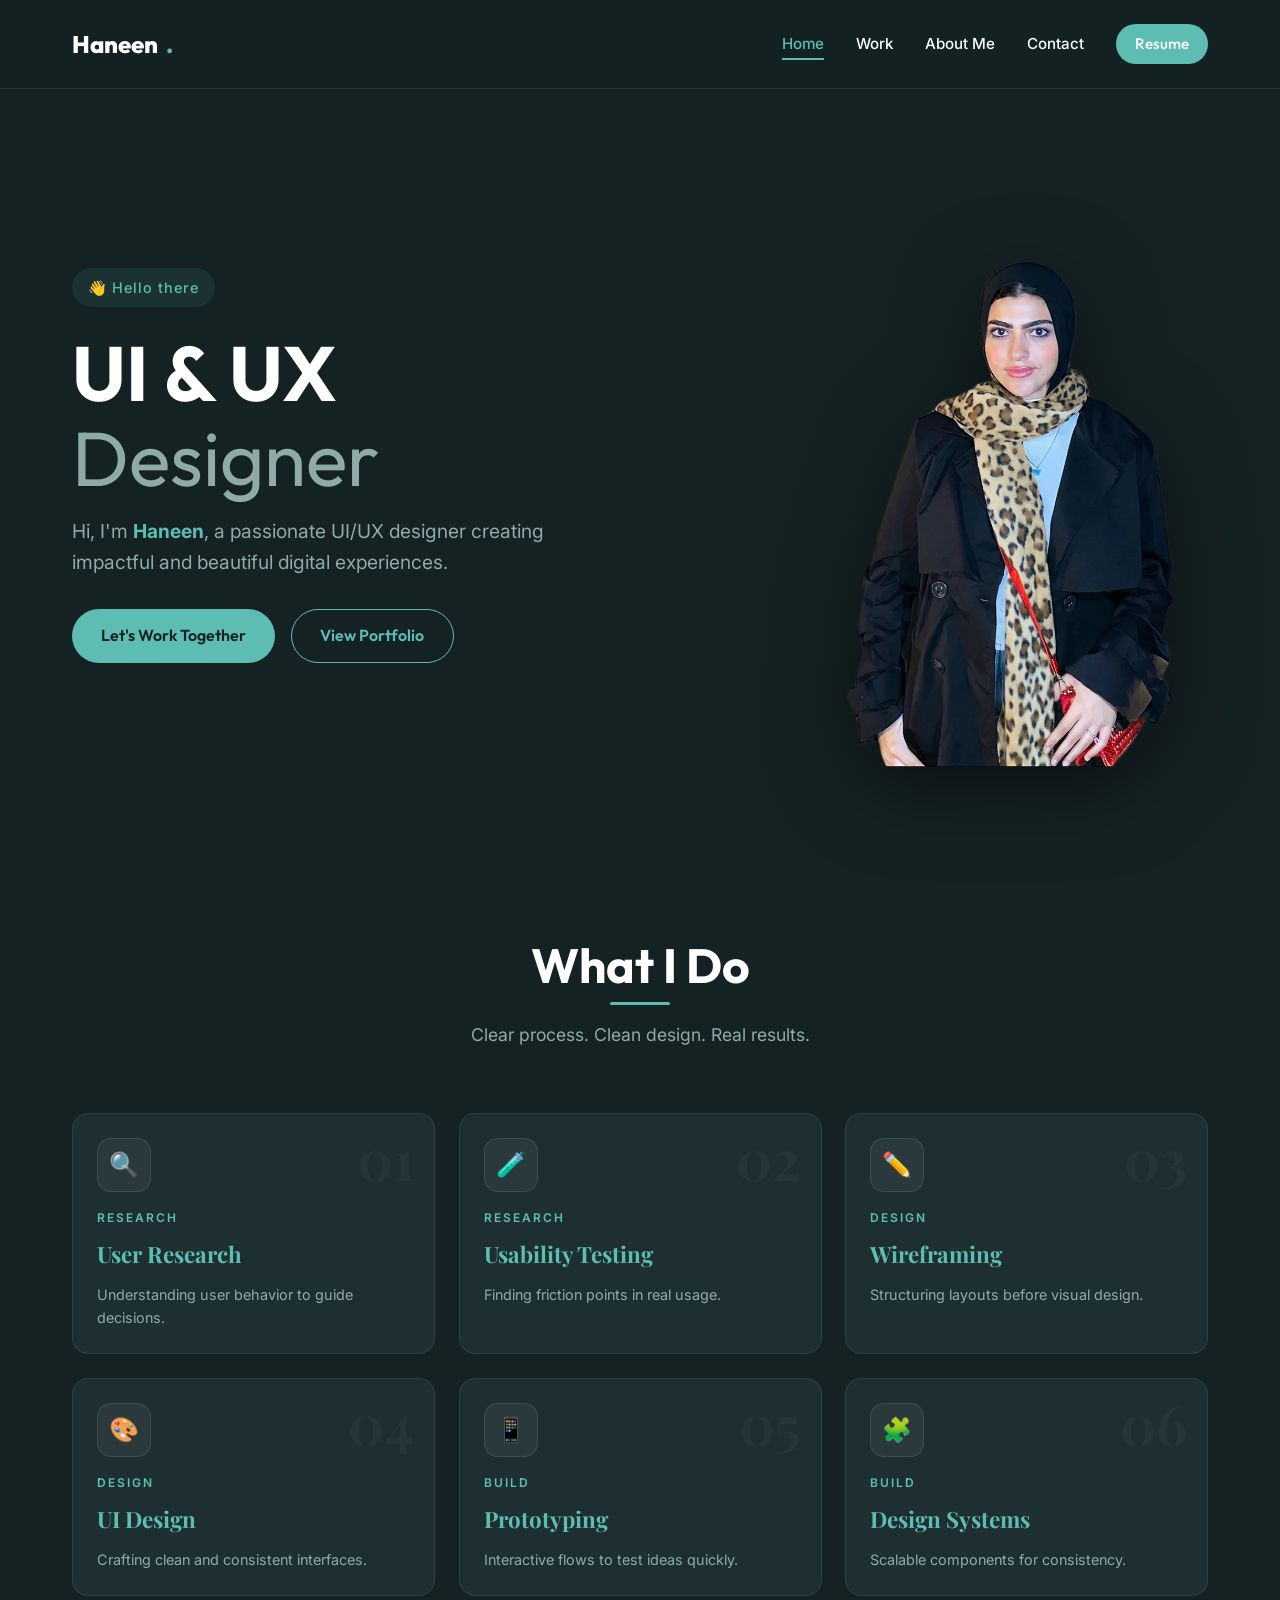
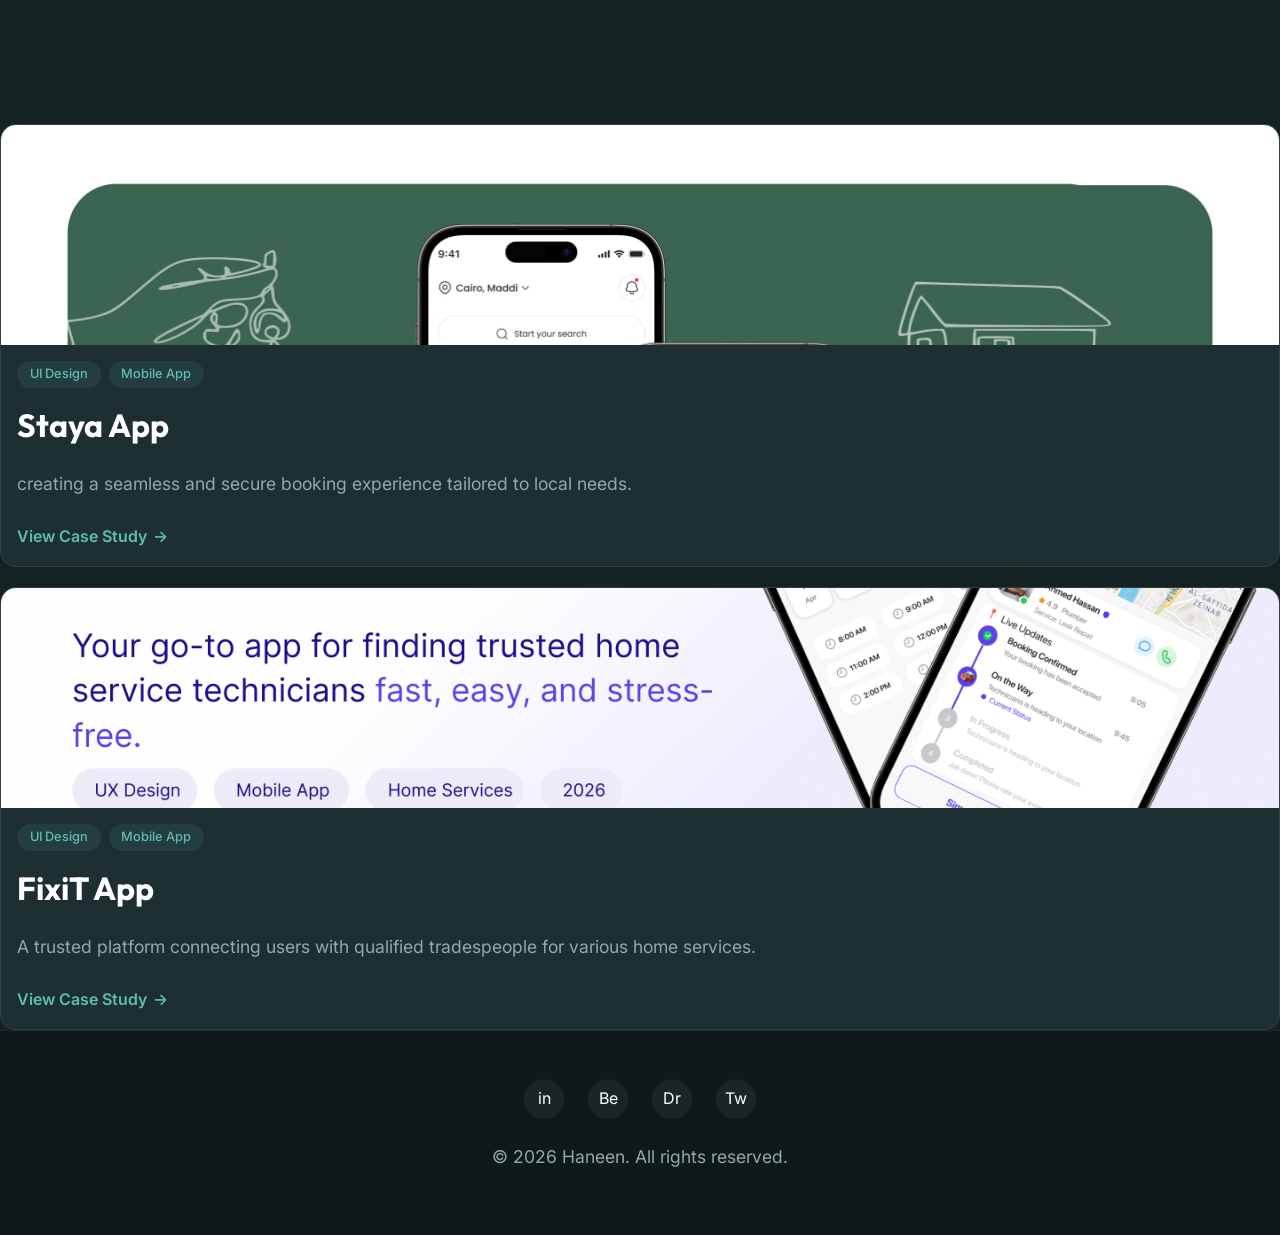
==== commit b91c2808: "Update index.html" ====
--- a/index.html
+++ b/index.html
@@ -194,51 +194,59 @@
         </section>
 
         <!-- Latest Work Section (Preview) -->
-        <section class="section" style="background-color: #111b1d;">
-            <div class="container">
-                <div style="display: flex; justify-content: space-between; align-items: flex-end; margin-bottom: 3rem;"
-                    class="animate-on-scroll">
-                    <div>
-                        <h2
-                            style="margin-bottom: 0.5rem; font-size: clamp(2rem, 4vw, 3rem); font-family: var(--font-heading);">
-                            Latest Work</h2>
-                        <p style="margin-bottom: 0;">A selection of my recent UI/UX design projects.</p>
-                    </div>
-                    <a href="projects.html" class="btn btn-outline"
-                        style="padding: 0.5rem 1.2rem; font-size: 0.9rem;">View All</a>
-                </div>
-
-                <div class="grid grid-2">
-                   <div class="card project-card animate-on-scroll">
-    <div class="card-image-container">
-        <img src="staya.jpg" alt="Staya" class="card-image">
-    </div>
-    <div class="project-card-content">
-        <div class="badges">
+        <div class="card project-card animate-on-scroll" 
+     style="display:flex; flex-direction:column; height:100%; overflow:hidden; border-radius:16px;">
+
+    <div class="card-image-container" 
+         style="width:100%; height:220px; overflow:hidden;">
+        
+        <img src="staya.jpg" alt="Staya" 
+             style="width:100%; height:100%; object-fit:cover; display:block; transition:0.4s;">
+    </div>
+
+    <div class="project-card-content" 
+         style="display:flex; flex-direction:column; gap:10px; padding:16px; flex-grow:1;">
+        
+        <div style="display:flex; gap:8px;">
             <span class="badge">UI Design</span>
             <span class="badge">Mobile App</span>
         </div>
+
         <h3>Staya App</h3>
         <p>creating a seamless and secure booking experience tailored to local needs.</p>
-        <a href="https://www.behance.net/gallery/248236511/Staya-Short-Stay-Booking-App" class="project-link">
+
+        <a href="https://www.behance.net/gallery/248236511/Staya-Short-Stay-Booking-App"
+           style="margin-top:auto; font-weight:600; display:flex; align-items:center; gap:6px; text-decoration:none;">
             View Case Study <span>→</span>
         </a>
     </div>
 </div>
 
+
 <!-- Project 2 -->
-<div class="card project-card animate-on-scroll">
-    <div class="card-image-container">
-        <img src="Fixit.png" alt="FixiT" class="card-image">
-    </div>
-    <div class="project-card-content">
-        <div class="badges">
+<div class="card project-card animate-on-scroll" 
+     style="display:flex; flex-direction:column; height:100%; overflow:hidden; border-radius:16px; margin-top:20px;">
+
+    <div class="card-image-container" 
+         style="width:100%; height:220px; overflow:hidden;">
+        
+        <img src="Fixit.png" alt="FixiT" 
+             style="width:100%; height:100%; object-fit:cover; display:block; transition:0.4s;">
+    </div>
+
+    <div class="project-card-content" 
+         style="display:flex; flex-direction:column; gap:10px; padding:16px; flex-grow:1;">
+        
+        <div style="display:flex; gap:8px;">
             <span class="badge">UI Design</span>
             <span class="badge">Mobile App</span>
         </div>
+
         <h3>FixiT App</h3>
         <p>A trusted platform connecting users with qualified tradespeople for various home services.</p>
-        <a href="https://www.behance.net/gallery/246401169/FixiT-App" class="project-link">
+
+        <a href="https://www.behance.net/gallery/246401169/FixiT-App"
+           style="margin-top:auto; font-weight:600; display:flex; align-items:center; gap:6px; text-decoration:none;">
             View Case Study <span>→</span>
         </a>
     </div>
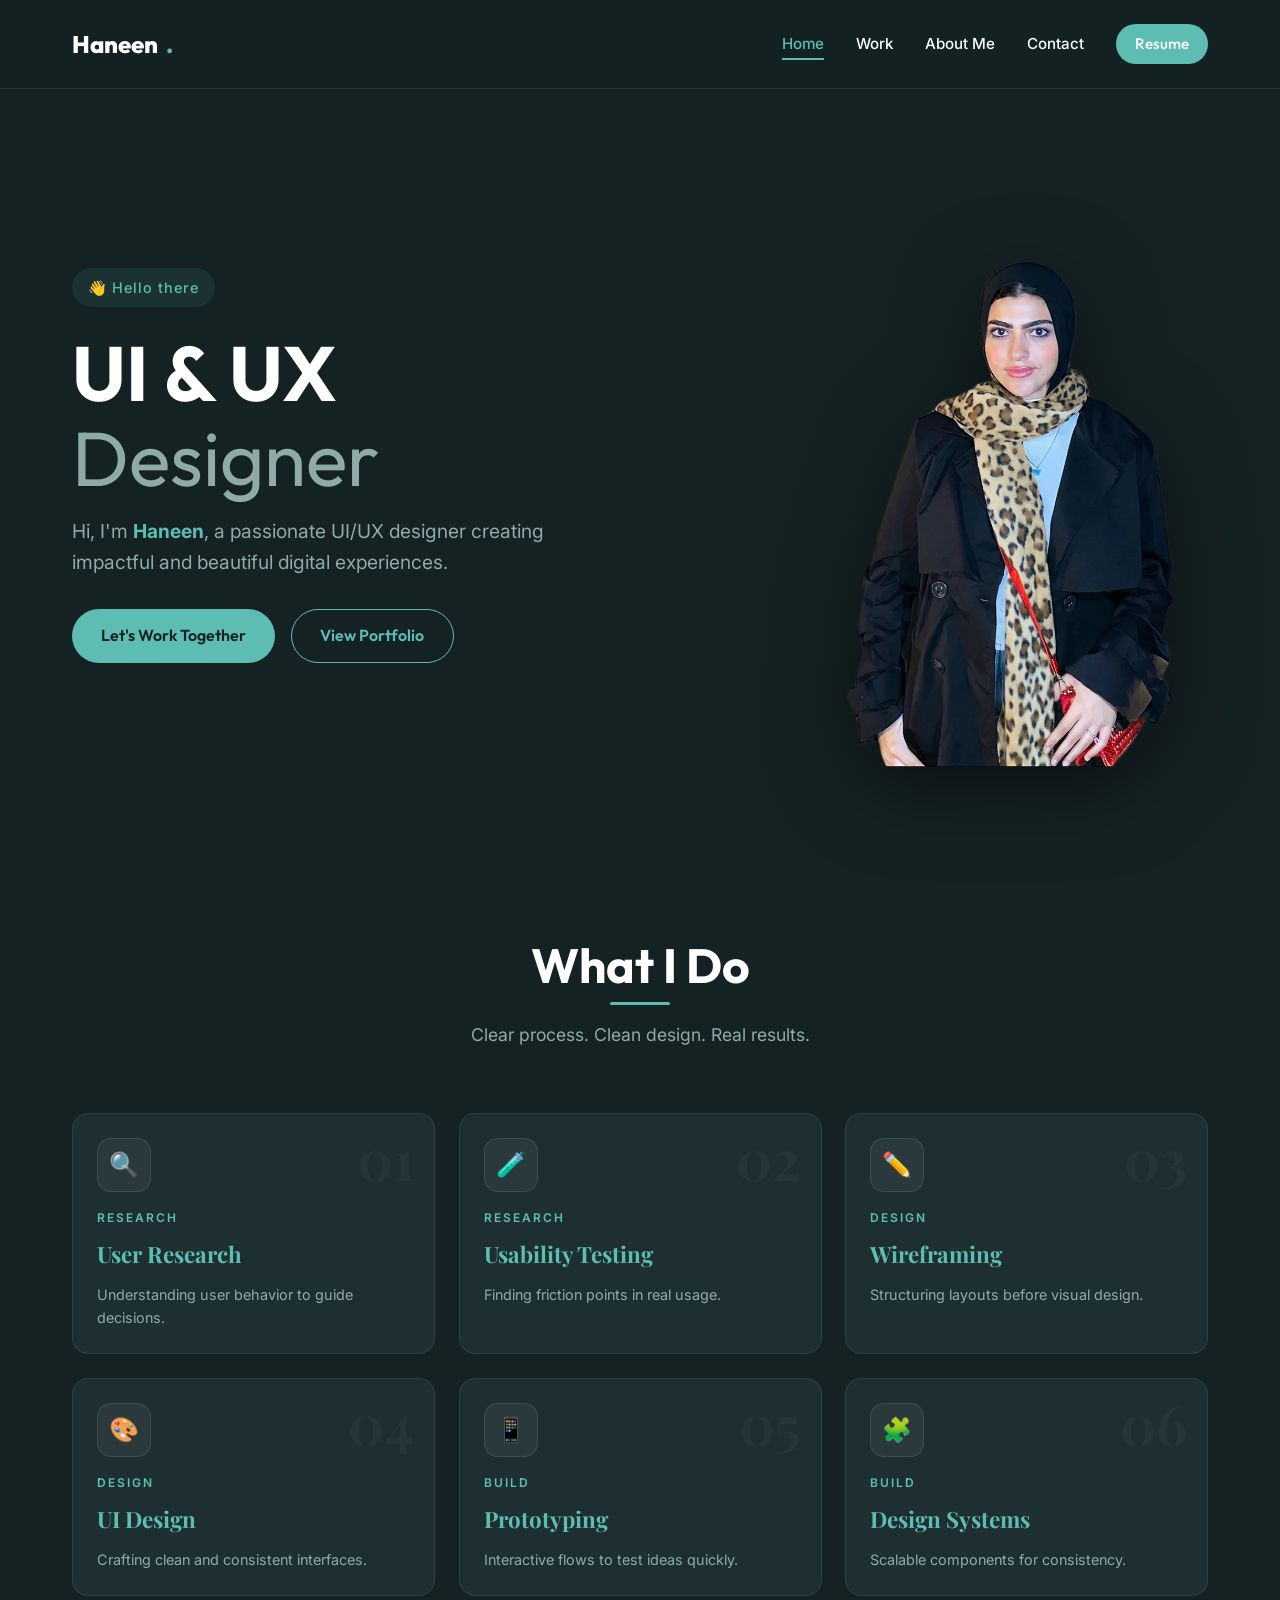
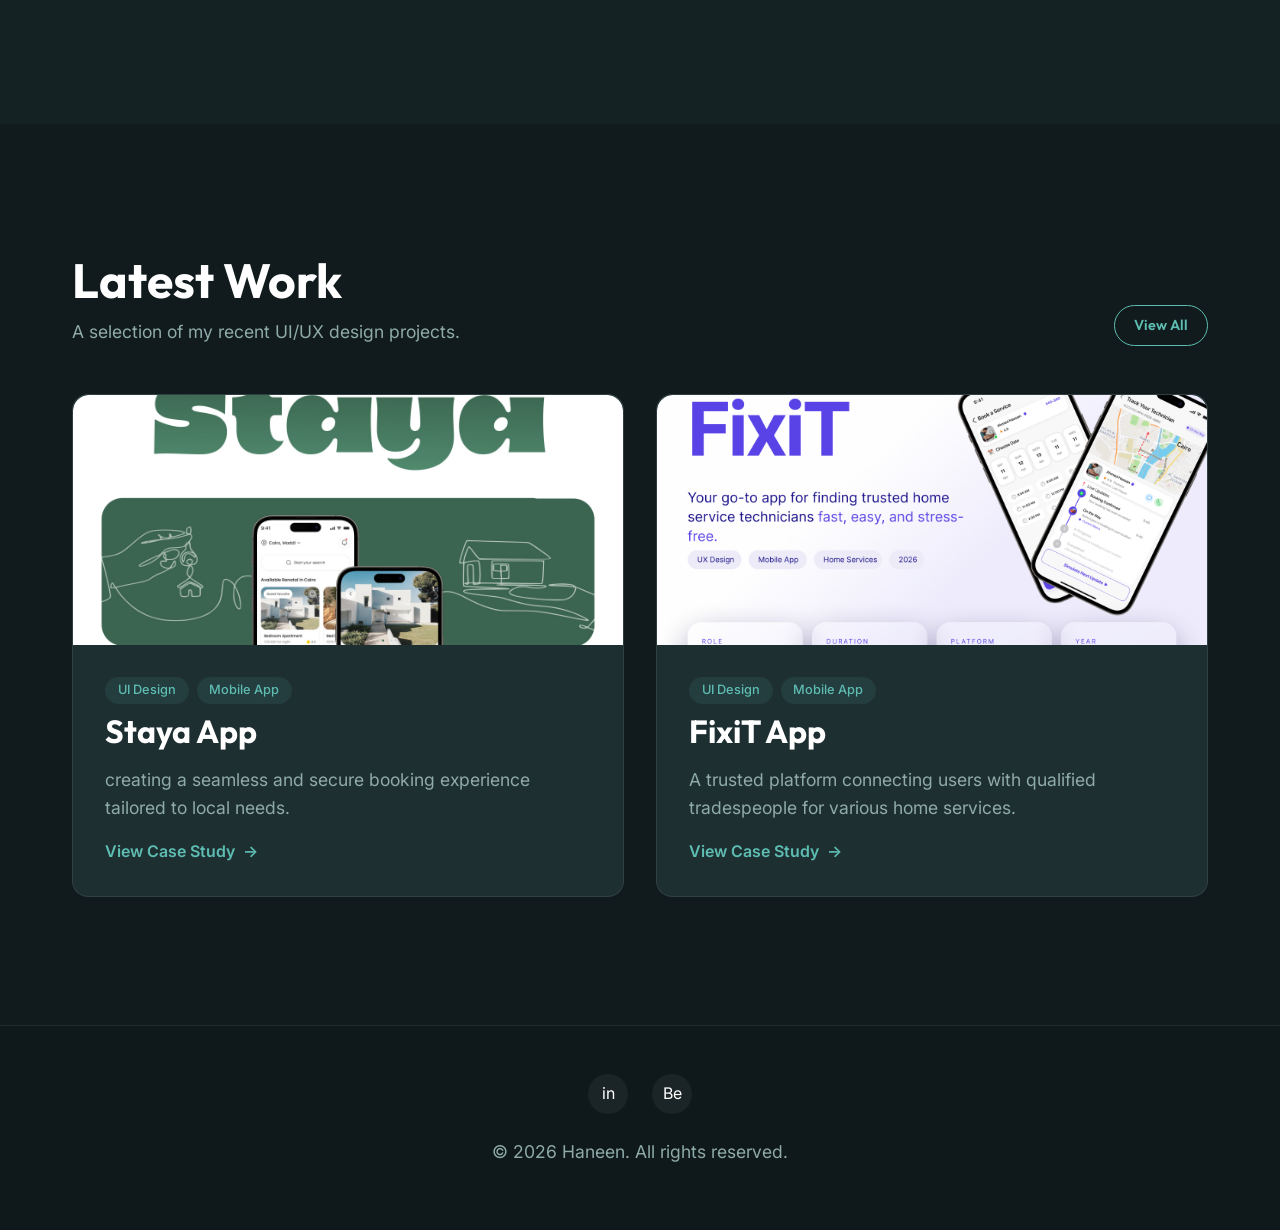
==== commit 6681c9ec: "Update index.html" ====
--- a/index.html
+++ b/index.html
@@ -194,63 +194,57 @@
         </section>
 
         <!-- Latest Work Section (Preview) -->
-        <div class="card project-card animate-on-scroll" 
-     style="display:flex; flex-direction:column; height:100%; overflow:hidden; border-radius:16px;">
-
-    <div class="card-image-container" 
-         style="width:100%; height:220px; overflow:hidden;">
-        
-        <img src="staya.jpg" alt="Staya" 
-             style="width:100%; height:100%; object-fit:cover; display:block; transition:0.4s;">
-    </div>
-
-    <div class="project-card-content" 
-         style="display:flex; flex-direction:column; gap:10px; padding:16px; flex-grow:1;">
-        
-        <div style="display:flex; gap:8px;">
-            <span class="badge">UI Design</span>
-            <span class="badge">Mobile App</span>
-        </div>
-
-        <h3>Staya App</h3>
-        <p>creating a seamless and secure booking experience tailored to local needs.</p>
-
-        <a href="https://www.behance.net/gallery/248236511/Staya-Short-Stay-Booking-App"
-           style="margin-top:auto; font-weight:600; display:flex; align-items:center; gap:6px; text-decoration:none;">
-            View Case Study <span>→</span>
-        </a>
-    </div>
-</div>
-
-
-<!-- Project 2 -->
-<div class="card project-card animate-on-scroll" 
-     style="display:flex; flex-direction:column; height:100%; overflow:hidden; border-radius:16px; margin-top:20px;">
-
-    <div class="card-image-container" 
-         style="width:100%; height:220px; overflow:hidden;">
-        
-        <img src="Fixit.png" alt="FixiT" 
-             style="width:100%; height:100%; object-fit:cover; display:block; transition:0.4s;">
-    </div>
-
-    <div class="project-card-content" 
-         style="display:flex; flex-direction:column; gap:10px; padding:16px; flex-grow:1;">
-        
-        <div style="display:flex; gap:8px;">
-            <span class="badge">UI Design</span>
-            <span class="badge">Mobile App</span>
-        </div>
-
-        <h3>FixiT App</h3>
-        <p>A trusted platform connecting users with qualified tradespeople for various home services.</p>
-
-        <a href="https://www.behance.net/gallery/246401169/FixiT-App"
-           style="margin-top:auto; font-weight:600; display:flex; align-items:center; gap:6px; text-decoration:none;">
-            View Case Study <span>→</span>
-        </a>
-    </div>
-</div>
+        <section class="section" style="background-color: #111b1d;">
+            <div class="container">
+                <div style="display: flex; justify-content: space-between; align-items: flex-end; margin-bottom: 3rem;"
+                    class="animate-on-scroll">
+                    <div>
+                        <h2
+                            style="margin-bottom: 0.5rem; font-size: clamp(2rem, 4vw, 3rem); font-family: var(--font-heading);">
+                            Latest Work</h2>
+                        <p style="margin-bottom: 0;">A selection of my recent UI/UX design projects.</p>
+                    </div>
+                    <a href="projects.html" class="btn btn-outline"
+                        style="padding: 0.5rem 1.2rem; font-size: 0.9rem;">View All</a>
+                </div>
+
+                <div class="grid grid-2">
+                    <!-- Project 1 -->
+                    <div class="card project-card animate-on-scroll">
+                        <div class="card-image-container">
+                            <img src="staya.jpg" alt="Staya" class="card-image">
+                        </div>
+                        <div class="project-card-content">
+                            <div style="display: flex; gap: 0.5rem;">
+                                <span class="badge">UI Design</span>
+                                <span class="badge">Mobile App</span>
+                            </div>
+                            <h3>Staya App</h3>
+                            <p>creating a seamless and secure booking experience tailored to local needs.</p>
+                            <a href="https://www.behance.net/gallery/248236511/Staya-Short-Stay-Booking-App"
+                                style="margin-top: auto; font-weight: 600; display: flex; align-items: center; gap: 0.5rem;">View
+                                Case Study <span>→</span></a>
+                        </div>
+                    </div>
+
+                    <!-- Project 2 -->
+                    <div class="card project-card animate-on-scroll">
+                        <div class="card-image-container">
+                            <img src="Fixit.png"
+                                alt="FixiT" class="card-image">
+                        </div>
+                        <div class="project-card-content">
+                            <div style="display: flex; gap: 0.5rem;">
+                               <span class="badge">UI Design</span>
+                                <span class="badge">Mobile App</span>
+                            </div>
+                            <h3>FixiT App</h3>
+                            <p>A trusted platform connecting users with qualified tradespeople for various home services.</p>
+                            <a href="https://www.behance.net/gallery/246401169/FixiT-App"
+                                style="margin-top: auto; font-weight: 600; display: flex; align-items: center; gap: 0.5rem;">View
+                                Case Study <span>→</span></a>
+                        </div>
+                    </div>
                 </div>
             </div>
         </section>
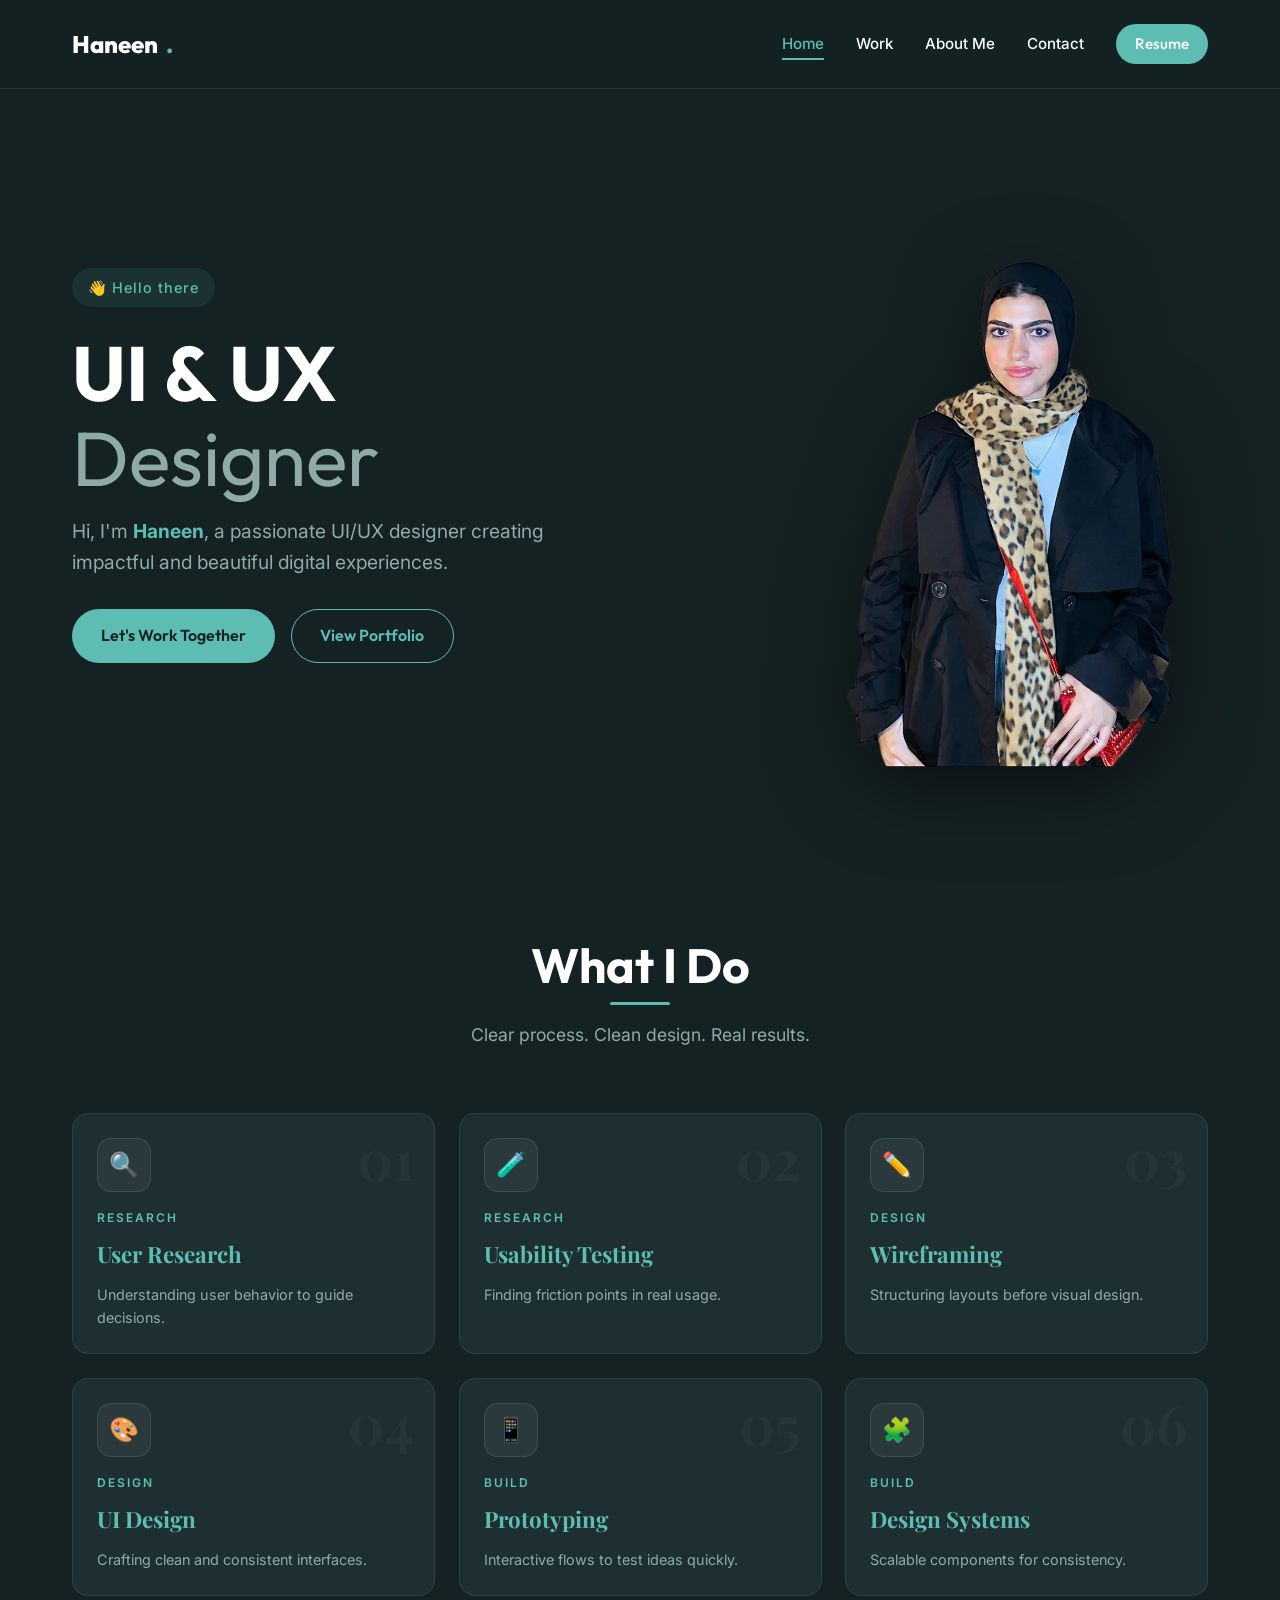
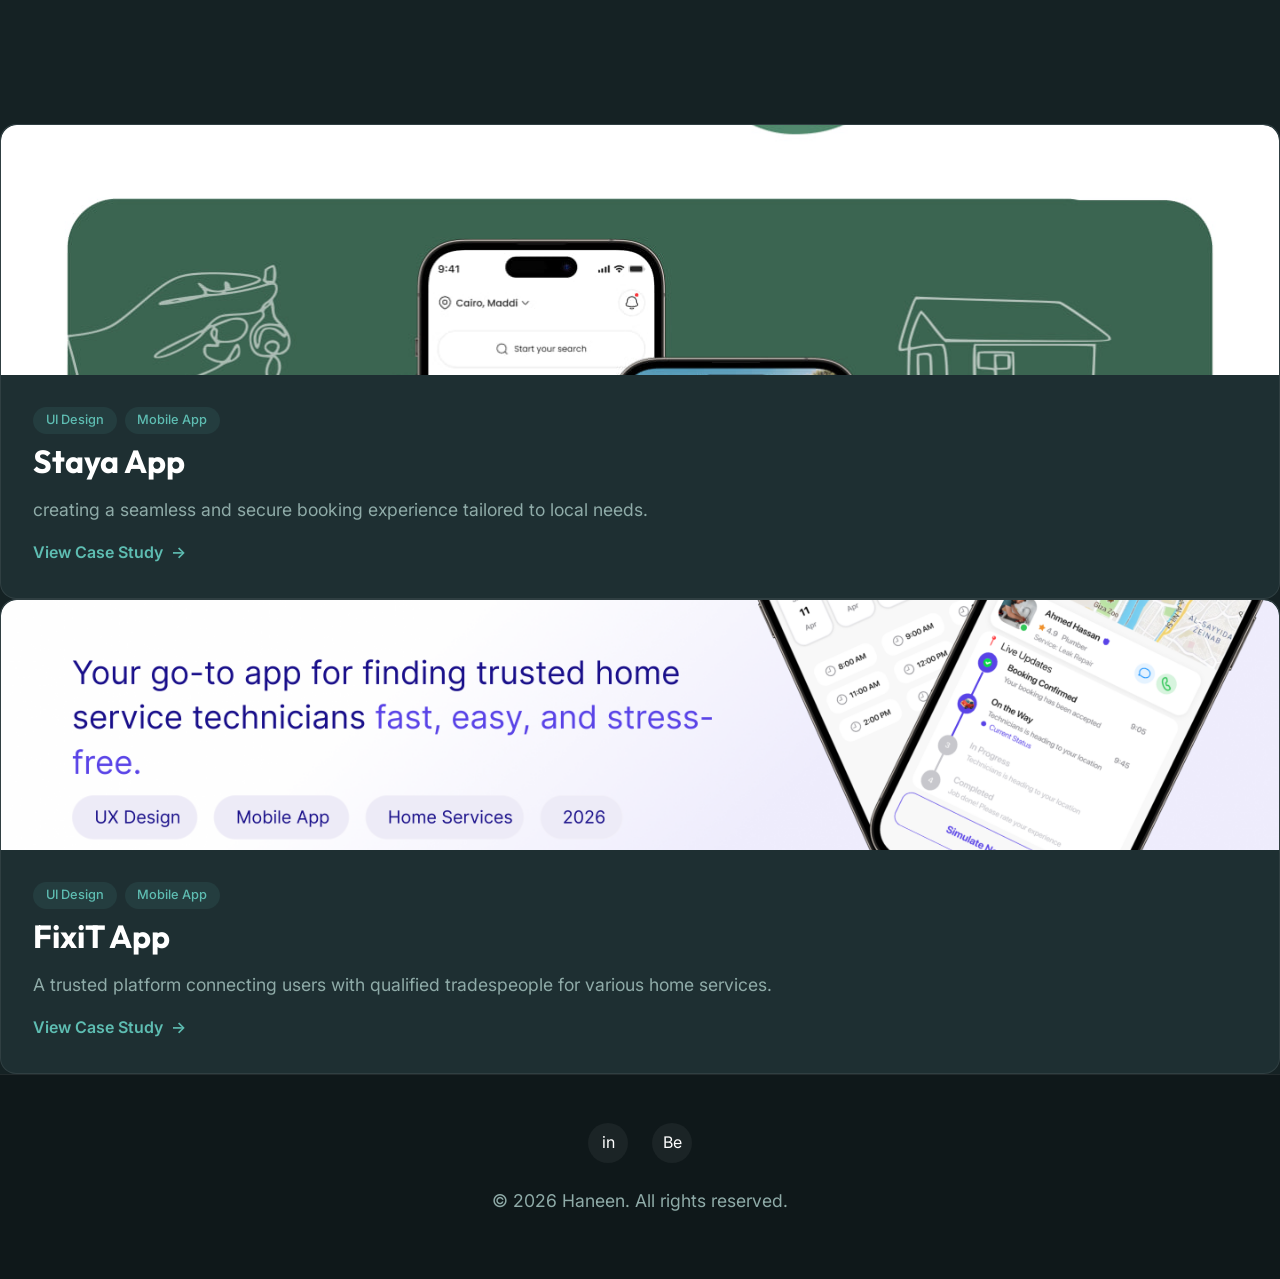
==== commit da04829e: "Update index.html" ====
--- a/index.html
+++ b/index.html
@@ -194,57 +194,7 @@
         </section>
 
         <!-- Latest Work Section (Preview) -->
-        <section class="section" style="background-color: #111b1d;">
-            <div class="container">
-                <div style="display: flex; justify-content: space-between; align-items: flex-end; margin-bottom: 3rem;"
-                    class="animate-on-scroll">
-                    <div>
-                        <h2
-                            style="margin-bottom: 0.5rem; font-size: clamp(2rem, 4vw, 3rem); font-family: var(--font-heading);">
-                            Latest Work</h2>
-                        <p style="margin-bottom: 0;">A selection of my recent UI/UX design projects.</p>
-                    </div>
-                    <a href="projects.html" class="btn btn-outline"
-                        style="padding: 0.5rem 1.2rem; font-size: 0.9rem;">View All</a>
-                </div>
-
-                <div class="grid grid-2">
-                    <!-- Project 1 -->
-                    <div class="card project-card animate-on-scroll">
-                        <div class="card-image-container">
-                            <img src="staya.jpg" alt="Staya" class="card-image">
-                        </div>
-                        <div class="project-card-content">
-                            <div style="display: flex; gap: 0.5rem;">
-                                <span class="badge">UI Design</span>
-                                <span class="badge">Mobile App</span>
-                            </div>
-                            <h3>Staya App</h3>
-                            <p>creating a seamless and secure booking experience tailored to local needs.</p>
-                            <a href="https://www.behance.net/gallery/248236511/Staya-Short-Stay-Booking-App"
-                                style="margin-top: auto; font-weight: 600; display: flex; align-items: center; gap: 0.5rem;">View
-                                Case Study <span>→</span></a>
-                        </div>
-                    </div>
-
-                    <!-- Project 2 -->
-                    <div class="card project-card animate-on-scroll">
-                        <div class="card-image-container">
-                            <img src="Fixit.png"
-                                alt="FixiT" class="card-image">
-                        </div>
-                        <div class="project-card-content">
-                            <div style="display: flex; gap: 0.5rem;">
-                               <span class="badge">UI Design</span>
-                                <span class="badge">Mobile App</span>
-                            </div>
-                            <h3>FixiT App</h3>
-                            <p>A trusted platform connecting users with qualified tradespeople for various home services.</p>
-                            <a href="https://www.behance.net/gallery/246401169/FixiT-App"
-                                style="margin-top: auto; font-weight: 600; display: flex; align-items: center; gap: 0.5rem;">View
-                                Case Study <span>→</span></a>
-                        </div>
-                    </div>
+       <div class="card project-card animate-on-scroll"> <div class="card-image-container"> <img src="staya.jpg" alt="Staya" class="card-image"> </div> <div class="project-card-content"> <div style="display: flex; gap: 0.5rem;"> <span class="badge">UI Design</span> <span class="badge">Mobile App</span> </div> <h3>Staya App</h3> <p>creating a seamless and secure booking experience tailored to local needs.</p> <a href="https://www.behance.net/gallery/248236511/Staya-Short-Stay-Booking-App" style="margin-top: auto; font-weight: 600; display: flex; align-items: center; gap: 0.5rem;">View Case Study <span>→</span></a> </div> </div> <!-- Project 2 --> <div class="card project-card animate-on-scroll"> <div class="card-image-container"> <img src="Fixit.png" alt="FixiT" class="card-image"> </div> <div class="project-card-content"> <div style="display: flex; gap: 0.5rem;"> <span class="badge">UI Design</span> <span class="badge">Mobile App</span> </div> <h3>FixiT App</h3> <p>A trusted platform connecting users with qualified tradespeople for various home services.</p> <a href="https://www.behance.net/gallery/246401169/FixiT-App" style="margin-top: auto; font-weight: 600; display: flex; align-items: center; gap: 0.5rem;">View Case Study <span>→</span></a> </div> </div> </div> </div>
                 </div>
             </div>
         </section>
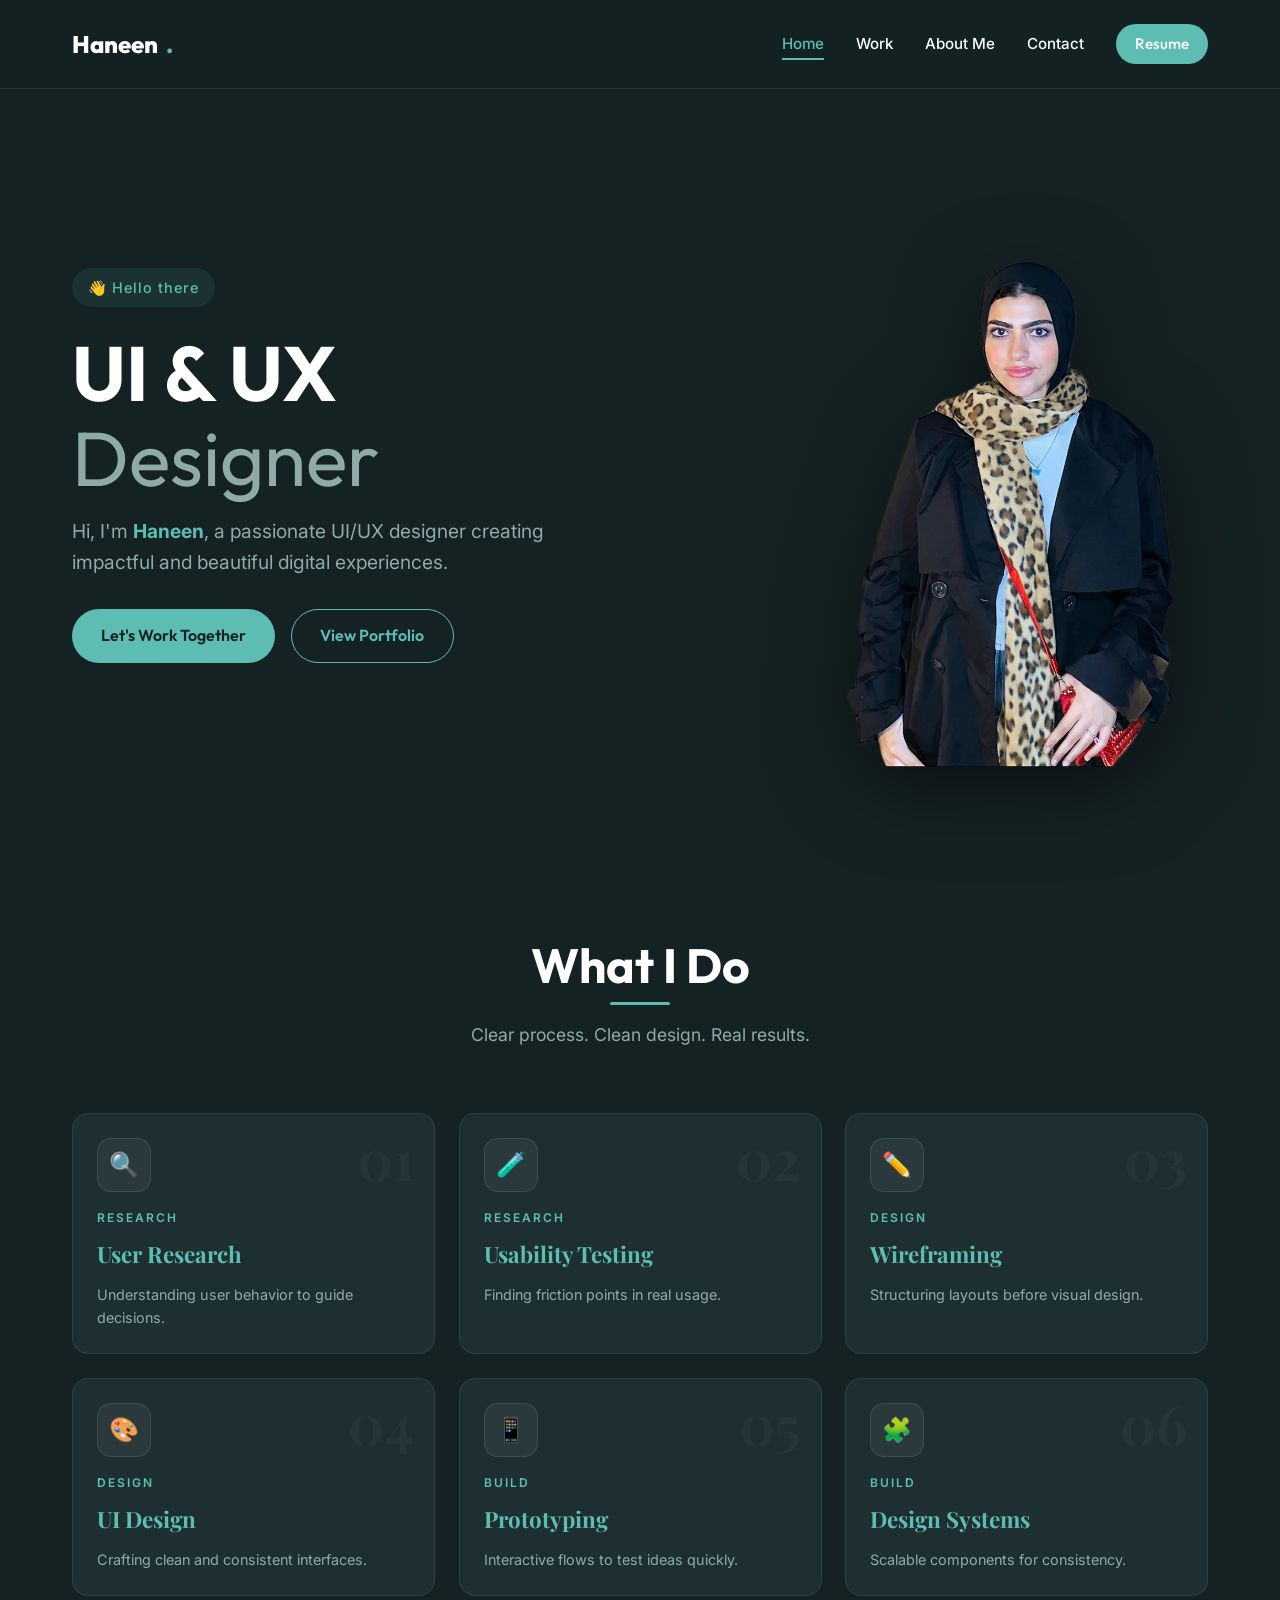
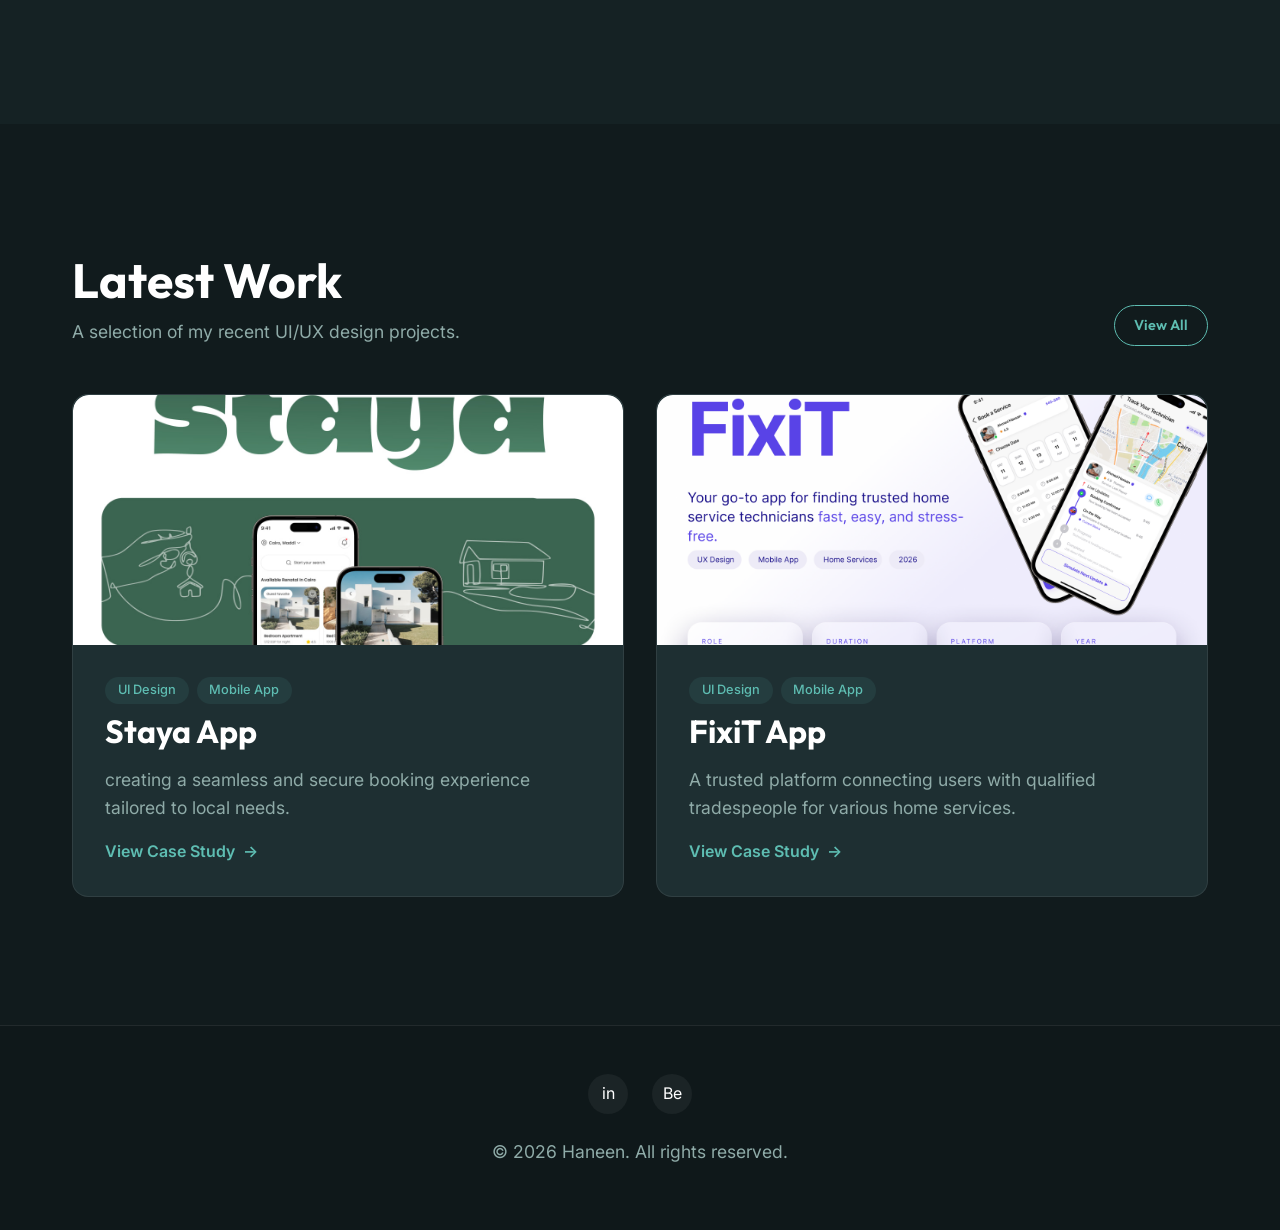
==== commit 85d9bdd7: "Update index.html" ====
--- a/index.html
+++ b/index.html
@@ -7,8 +7,10 @@
     <title>Haneen | UI & UX Designer</title>
 
     <!-- Fonts -->
-    <link href="https://fonts.googleapis.com/css2?family=Playfair+Display:wght@400;700&family=DM+Sans:wght@300;400;500&display=swap" rel="stylesheet">
-    
+    <link
+        href="https://fonts.googleapis.com/css2?family=Playfair+Display:wght@400;700&family=DM+Sans:wght@300;400;500&display=swap"
+        rel="stylesheet">
+
     <!-- CSS -->
     <link rel="stylesheet" href="css/style.css">
     <link rel="stylesheet" href="css/components.css">
@@ -138,7 +140,8 @@
             <div class="container">
                 <div class="section-header animate-on-scroll">
                     <h2>What I Do</h2>
-                    <p style="color: var(--text-muted); margin-top: 10px;">Clear process. Clean design. Real results.</p>
+                    <p style="color: var(--text-muted); margin-top: 10px;">Clear process. Clean design. Real results.
+                    </p>
                 </div>
 
                 <div class="wid-grid">
@@ -194,7 +197,57 @@
         </section>
 
         <!-- Latest Work Section (Preview) -->
-       <div class="card project-card animate-on-scroll"> <div class="card-image-container"> <img src="staya.jpg" alt="Staya" class="card-image"> </div> <div class="project-card-content"> <div style="display: flex; gap: 0.5rem;"> <span class="badge">UI Design</span> <span class="badge">Mobile App</span> </div> <h3>Staya App</h3> <p>creating a seamless and secure booking experience tailored to local needs.</p> <a href="https://www.behance.net/gallery/248236511/Staya-Short-Stay-Booking-App" style="margin-top: auto; font-weight: 600; display: flex; align-items: center; gap: 0.5rem;">View Case Study <span>→</span></a> </div> </div> <!-- Project 2 --> <div class="card project-card animate-on-scroll"> <div class="card-image-container"> <img src="Fixit.png" alt="FixiT" class="card-image"> </div> <div class="project-card-content"> <div style="display: flex; gap: 0.5rem;"> <span class="badge">UI Design</span> <span class="badge">Mobile App</span> </div> <h3>FixiT App</h3> <p>A trusted platform connecting users with qualified tradespeople for various home services.</p> <a href="https://www.behance.net/gallery/246401169/FixiT-App" style="margin-top: auto; font-weight: 600; display: flex; align-items: center; gap: 0.5rem;">View Case Study <span>→</span></a> </div> </div> </div> </div>
+        <section class="section" style="background-color: #111b1d;">
+            <div class="container">
+                <div style="display: flex; justify-content: space-between; align-items: flex-end; margin-bottom: 3rem;"
+                    class="animate-on-scroll">
+                    <div>
+                        <h2
+                            style="margin-bottom: 0.5rem; font-size: clamp(2rem, 4vw, 3rem); font-family: var(--font-heading);">
+                            Latest Work</h2>
+                        <p style="margin-bottom: 0;">A selection of my recent UI/UX design projects.</p>
+                    </div>
+                    <a href="projects.html" class="btn btn-outline"
+                        style="padding: 0.5rem 1.2rem; font-size: 0.9rem;">View All</a>
+                </div>
+
+                <div class="grid grid-2">
+                    <!-- Project 1 -->
+                    <div class="card project-card animate-on-scroll">
+                        <div class="card-image-container">
+                            <img src="staya.jpg" alt="Staya" class="card-image">
+                        </div>
+                        <div class="project-card-content">
+                            <div style="display: flex; gap: 0.5rem;">
+                                <span class="badge">UI Design</span>
+                                <span class="badge">Mobile App</span>
+                            </div>
+                            <h3>Staya App</h3>
+                            <p>creating a seamless and secure booking experience tailored to local needs.</p>
+                            <a href="https://www.behance.net/gallery/248236511/Staya-Short-Stay-Booking-App"
+                                style="margin-top: auto; font-weight: 600; display: flex; align-items: center; gap: 0.5rem;">View
+                                Case Study <span>→</span></a>
+                        </div>
+                    </div>
+
+                    <!-- Project 2 -->
+                    <div class="card project-card animate-on-scroll">
+                        <div class="card-image-container">
+                            <img src="Fixit.png" alt="FixiT" class="card-image">
+                        </div>
+                        <div class="project-card-content">
+                            <div style="display: flex; gap: 0.5rem;">
+                                <span class="badge">UI Design</span>
+                                <span class="badge">Mobile App</span>
+                            </div>
+                            <h3>FixiT App</h3>
+                            <p>A trusted platform connecting users with qualified tradespeople for various home
+                                services.</p>
+                            <a href="https://www.behance.net/gallery/246401169/FixiT-App"
+                                style="margin-top: auto; font-weight: 600; display: flex; align-items: center; gap: 0.5rem;">View
+                                Case Study <span>→</span></a>
+                        </div>
+                    </div>
                 </div>
             </div>
         </section>
